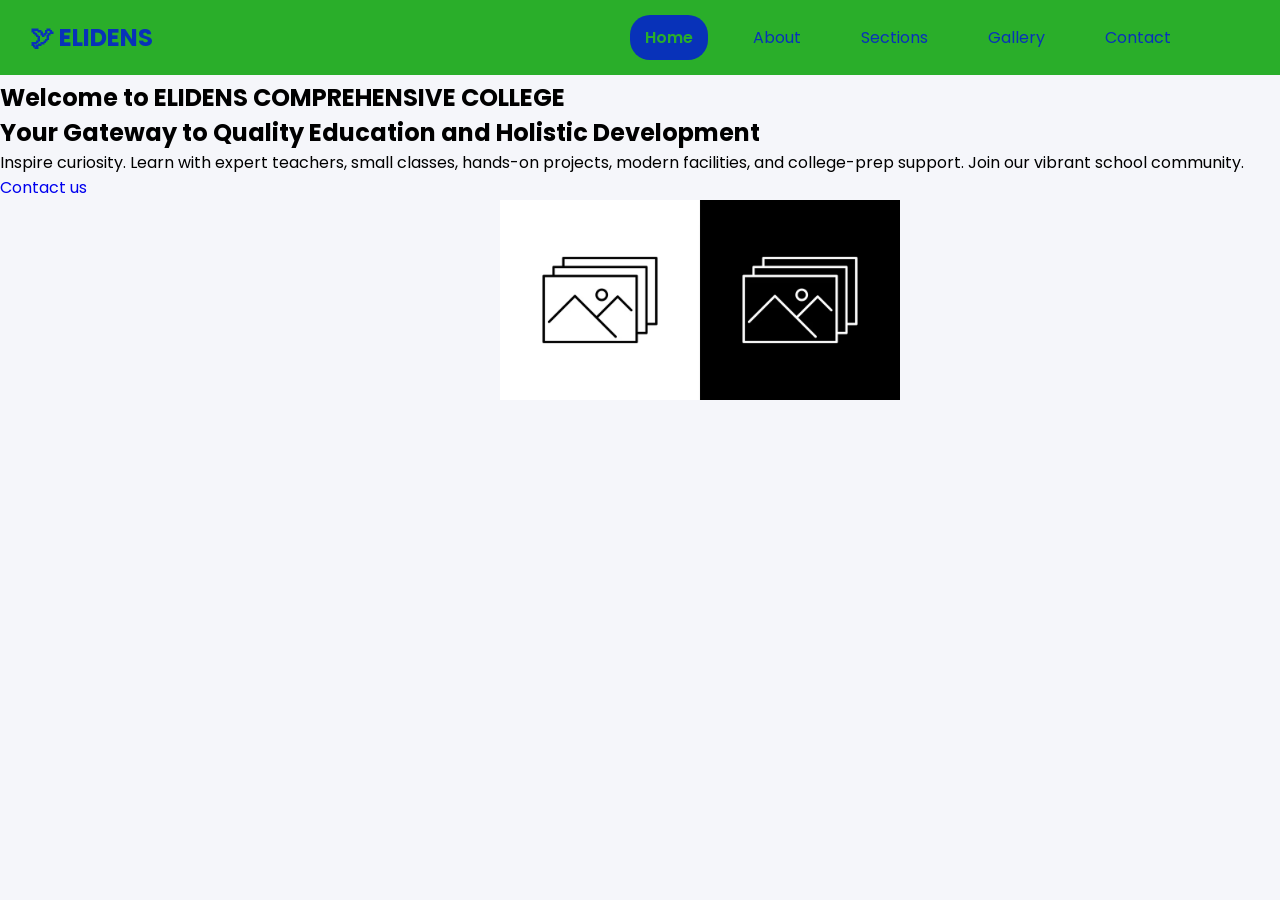
==== index.html @ 2c1f8e42 "initial commit" ====
<!DOCTYPE html>
<html lang="en">
<head>
    <meta charset="UTF-8">
    <meta name="viewport" content="width=device-width, initial-scale=1.0">
    <title>ELIDENS COMPREHENSIVE COLLEGE</title>
    <link rel="stylesheet" href="style1.css">
</head>
<body>
    <header>
        <nav class="navbar content">
            <a href="#" class="nav-logo">
                <h2  class="logo-text">🕊 ELIDENS</h2>
            </a>
            <ul class="nav-menu">
                <li class="nav-item">
                    <a href="index.html" class="home active">Home</a>
                </li>
                <li class="nav-item">
                    <a href="about.html" class="about">About</a>
                </li>
                <li class="nav-item">
                    <a href="Sections.html" class="sections">Sections</a>
                </li>
                <li class="nav-item">
                    <a href="Gallery.html" class="Gallery">Gallery</a>
                </li>
                <li class="nav-item">
                    <a href="Contact.html" class="contact">Contact</a>
                </li>
            </ul>
        </nav>
    </header>
    <main>
    <Section class="brief">
        <div class="brief-content">
            <div>
                <div class="brief-details">
                        <h2 class="title">Welcome to ELIDENS COMPREHENSIVE COLLEGE</h2>
                        <h2 class="title-2">Your Gateway to Quality Education and Holistic Development</h2>
                        <p class="description">Inspire curiosity. Learn with expert teachers, small classes, hands-on projects, modern facilities, and college-prep support. Join our vibrant school community.</p>
                </div>
                <div class="brief-info">
                 <a href="Contact.html" > Contact us</a>
                </div>
            </div>
                <div class="brief-image-logo">
                <img src="Images/gallery.avif" alt="School image" class="brief-image">
            </div>
            
        </div>
    </Section>
    </main>
</body> 
</html>
---- style1.css ----
@import url('https://fonts.googleapis.com/css2?family=Miniver&family=Poppins:ital,wght@0,400;0,500;0,600;1,400;1,600&display=swap');
@import url('https://fonts.googleapis.com/css2?family=Bebas+Neue&family=Montserrat:wght@400;600&display=swap');
*{
    font-family: poppins, sans-serif;
    margin: 0;
    padding: 0;
    box-sizing: border-box;
}
:root{
    --primary-color: #2aae2a;
    --secondary-color: #6c7a92;
    --bg-color: #f5f6fa;
    --text-color: #2f3640;
    --accent-color: #da47ff;

}
ul{
    list-style: none;
}
a{
    text-decoration: none;
}
button{
    cursor: pointer;
    border: none;
    outline: none;
}
img{
    max-width: 100%;
    display: block;
}
header{
    position: fixed;
    top: 0;
    left: 0;
    right: 0;
    width: 100%;
    z-index: 1000;
    background: var(--primary-color);
}
header .navbar{
    display: flex;
    justify-content: space-between;
    align-items: center;
    padding: 15px 30px;
}
footer{
    background-color: var(--primary-color);
    height: 60px;
    width: 100%;


}
.content{
    max-width: 95%;
}
.navbar .nav-logo .logo-text{
    color:  rgb(8, 50, 185);
    font-size: 24px;
    font-weight: 700;
   }
.navbar .nav-menu{
    display: flex;
    gap: 30px;
}
.navbar .nav-menu .nav-link{
 padding: 10px;
 color: rgb(8, 50, 185);
 border-radius: 20px;
}
.navbar .nav-menu .nav-link:hover,
.navbar .nav-menu .nav-item a:hover{
    background-color: rgb(8, 50, 185);
    color: var(--primary-color);
    transition: 0.3s ease;
    transform: translateY(-2px);
    box-shadow: 0 4px 8px rgba(0, 0, 0, 0.2);
}
.navbar .nav-menu .nav-item a.active{
    background-color: rgb(8, 50, 185);
    color: var(--primary-color);
    padding: 10px 15px;
    border-radius: 20px;
    font-weight: 600;
}
.navbar .nav-menu .nav-item a{
    padding: 10px 15px;
    color: rgb(8, 50, 185);
    border-radius: 20px;
    display: inline-block;
    transition: all 0.3s ease;
}
.image-content{
    width: 110%;
    height: 50%;
}
.content-image{
    max-width: 100%;
    max-height: 40%;
    display: flex;
    align-items: center;
    margin-left:0px ;
}
.brief-image{
    display: flex;
    text-align:center ;
    justify-content: center;
    max-width: 400px;
    margin-left: 500Px;
}
header a:focus{
     background: rgb(8, 50, 185); 
    color: var(--primary-color); 
    padding: 10px; border-radius: 20px; }

/* Gallery Styles */
body {
    background-color: var(--bg-color);
    padding-top: 80px;
    display: flex;
    flex-direction: column;
    min-height: 100vh;
}

.gallery-container {
    max-width: 900px;
    margin: 0 auto;
    padding: 20px;
    flex: 1;
}

.gallery-banner {
    width: 100%;
    max-width: 1280px;
    height: 500px;
    margin: 0 auto 20px auto;
    border-radius: 12px;
    overflow: hidden;
    box-shadow: 0 2px 8px rgba(0, 0, 0, 0.1);
}

.banner-image {
    width: 100%;
    height: 100%;
    object-fit: cover;
}

.gallery-title-section {
    background: white;
    padding: 30px 20px;
    border-radius: 12px;
    margin-bottom: 20px;
    box-shadow: 0 2px 8px rgba(0, 0, 0, 0.1);
    text-align: center;
}

.gallery-title-section h1 {
    color: var(--primary-color);
    font-size: 32px;
    margin-bottom: 10px;
}

.gallery-title-section p {
    color: var(--secondary-color);
    font-size: 16px;
}

/* Posts Container */
.gallery-posts {
    display: flex;
    flex-direction: column;
    gap: 20px;
}

.post {
    background: white;
    border-radius: 12px;
    box-shadow: 0 2px 8px rgba(0, 0, 0, 0.1);
    overflow: hidden;
    transition: box-shadow 0.3s ease;
}

.post:hover {
    box-shadow: 0 4px 12px rgba(0, 0, 0, 0.15);
}

/* Post Header */
.post-header {
    display: flex;
    justify-content: space-between;
    align-items: center;
    padding: 15px 20px;
    border-bottom: 1px solid #e4e6eb;
}

.post-author {
    display: flex;
    align-items: center;
    gap: 12px;
}

.author-avatar {
    width: 40px;
    height: 40px;
    border-radius: 50%;
    object-fit: cover;
}

.author-info h3 {
    color: var(--text-color);
    font-size: 14px;
    font-weight: 600;
    margin: 0;
}

.post-time {
    color: var(--secondary-color);
    font-size: 12px;
    display: block;
    margin-top: 2px;
}

.post-menu {
    background: none;
    color: var(--secondary-color);
    cursor: pointer;
    font-size: 18px;
    padding: 5px 10px;
    border-radius: 50%;
    transition: background-color 0.3s ease;
}

.post-menu:hover {
    background-color: #f0f2f5;
}

/* Post Content */
.post-content {
    padding: 15px 20px;
    color: var(--text-color);
    line-height: 1.6;
    font-size: 14px;
}

/* Post Media */
.post-media {
    width: 100%;
}

.media-image {
    width: 100%;
    height: auto;
    max-width: 1280px;
    max-height: 500px;
    object-fit: cover;
}

.media-video {
    width: 100%;
    height: auto;
    max-width: 1280px;
    max-height: 500px;
}

.photo-grid {
    display: grid;
    grid-template-columns: repeat(2, 1fr);
    gap: 4px;
    padding: 4px;
}

.photo-grid img {
    width: 100%;
    height: 200px;
    object-fit: cover;
}

@media (max-width: 600px) {
    .photo-grid {
        grid-template-columns: repeat(2, 1fr);
    }
    
    .photo-grid img {
        height: 150px;
    }
}

/* Post Stats */
.post-stats {
    display: flex;
    justify-content: space-between;
    padding: 10px 20px;
    border-top: 1px solid #e4e6eb;
    border-bottom: 1px solid #e4e6eb;
    font-size: 13px;
    color: var(--secondary-color);
}

.post-stats span {
    display: flex;
    align-items: center;
    gap: 8px;
}

/* Post Actions */
.post-actions {
    display: flex;
    justify-content: space-around;
    padding: 10px 0;
}

.action-btn {
    flex: 1;
    padding: 10px 15px;
    background: none;
    color: var(--secondary-color);
    font-size: 14px;
    font-weight: 500;
    border: none;
    cursor: pointer;
    border-radius: 8px;
    transition: all 0.3s ease;
    display: flex;
    align-items: center;
    justify-content: center;
    gap: 8px;
}

.action-btn:hover {
    background-color: #f0f2f5;
}

.action-btn.like-btn.liked {
    color: var(--primary-color);
}

.action-btn i {
    font-size: 16px;
}

/* Comments Section */
.comments-section {
    padding: 15px 20px;
    background-color: #f8f9fa;
    border-top: 1px solid #e4e6eb;
}

.comments-section.hidden {
    display: none;
}

.comment {
    display: flex;
    gap: 12px;
    margin-bottom: 15px;
}

.comment-avatar {
    width: 32px;
    height: 32px;
    border-radius: 50%;
    object-fit: cover;
    flex-shrink: 0;
}

.comment-content {
    flex: 1;
    background-color: white;
    padding: 10px 12px;
    border-radius: 18px;
}

.comment-content h4 {
    color: var(--text-color);
    font-size: 13px;
    font-weight: 600;
    margin: 0 0 4px 0;
}

.comment-content p {
    color: var(--text-color);
    font-size: 13px;
    margin: 0;
    line-height: 1.4;
}

.comment-time {
    color: var(--secondary-color);
    font-size: 11px;
    margin-top: 4px;
    display: block;
}

/* Comment Input Box */
.comment-input-box {
    display: flex;
    gap: 10px;
    margin-top: 15px;
    align-items: flex-end;
}

.comment-input-box input {
    flex: 1;
    padding: 10px 15px;
    border: 1px solid #e4e6eb;
    border-radius: 20px;
    font-size: 13px;
    font-family: poppins, sans-serif;
    outline: none;
    transition: border-color 0.3s ease;
}

.comment-input-box input:focus {
    border-color: var(--primary-color);
}

.comment-input-box button {
    background-color: var(--primary-color);
    color: white;
    width: 36px;
    height: 36px;
    border-radius: 50%;
    display: flex;
    align-items: center;
    justify-content: center;
    cursor: pointer;
    transition: background-color 0.3s ease;
    border: none;
}

.comment-input-box button:hover {
    background-color: #238f23;
}

/* Comment Actions */
.comment {
    display: flex;
    gap: 12px;
    margin-bottom: 15px;
    position: relative;
}

.comment-actions {
    display: flex;
    gap: 5px;
    opacity: 0;
    transition: opacity 0.3s ease;
    flex-shrink: 0;
}

.comment:hover .comment-actions {
    opacity: 1;
}

.comment-action-btn {
    background-color: #f0f2f5;
    color: var(--secondary-color);
    border: none;
    padding: 5px 8px;
    border-radius: 4px;
    cursor: pointer;
    font-size: 12px;
    transition: all 0.3s ease;
}

.comment-action-btn:hover {
    background-color: #e4e6eb;
    color: #d32f2f;
}

.comment-action-btn.flag-btn:hover {
    color: #ff9800;
}

.flagged-comment {
    background-color: #fff3cd !important;
    border-left: 3px solid #ffc107;
    padding: 10px 12px;
}

/* Responsive Design */
@media (max-width: 768px) {
    .gallery-container {
        padding: 10px;
    }
    
    .gallery-title-section h1 {
        font-size: 24px;
    }
    
    .post-stats {
        flex-wrap: wrap;
    }
    
    .post-actions {
        flex-wrap: wrap;
    }
    
    .comment-actions {
        opacity: 1;
    }
}

/* Admin Dashboard Styles */
.admin-container {
    max-width: 1200px;
    margin: 0 auto;
    padding: 20px;
    margin-top: 70px;
}

.admin-container h1 {
    color: var(--primary-color);
    margin-bottom: 30px;
    text-align: center;
}

.admin-section {
    background: white;
    padding: 25px;
    margin-bottom: 25px;
    border-radius: 12px;
    box-shadow: 0 2px 8px rgba(0, 0, 0, 0.1);
}

.admin-section h2 {
    color: var(--text-color);
    margin-bottom: 20px;
    font-size: 20px;
}

.tabs {
    display: flex;
    gap: 10px;
    margin-bottom: 20px;
}

.tab-btn {
    padding: 10px 20px;
    background-color: #f0f2f5;
    border: 2px solid transparent;
    border-radius: 25px;
    cursor: pointer;
    font-weight: 500;
    transition: all 0.3s ease;
    color: var(--secondary-color);
}

.tab-btn:hover {
    background-color: #e4e6eb;
}

.tab-btn.active {
    background-color: var(--primary-color);
    color: white;
    border-color: var(--primary-color);
}

.comments-admin-list,
.flagged-list {
    display: flex;
    flex-direction: column;
    gap: 15px;
}

.comment-admin {
    background-color: #f8f9fa;
    padding: 15px;
    border-radius: 8px;
    border-left: 4px solid var(--primary-color);
    transition: all 0.3s ease;
}

.comment-admin:hover {
    box-shadow: 0 2px 8px rgba(0, 0, 0, 0.1);
}

.comment-admin.flagged {
    background-color: #fff3cd;
    border-left-color: #ffc107;
}

.comment-admin-header {
    display: flex;
    justify-content: space-between;
    align-items: center;
    margin-bottom: 10px;
}

.comment-admin h4 {
    color: var(--text-color);
    margin: 0;
}

.post-label {
    background-color: var(--primary-color);
    color: white;
    padding: 4px 12px;
    border-radius: 20px;
    font-size: 12px;
    font-weight: 600;
}

.flag-badge {
    background-color: #ffc107;
    color: white;
    padding: 4px 12px;
    border-radius: 20px;
    font-size: 12px;
    font-weight: 600;
}

.comment-text {
    color: var(--text-color);
    margin: 10px 0;
    line-height: 1.5;
}

.comment-admin-actions {
    display: flex;
    gap: 10px;
}

.btn {
    padding: 8px 16px;
    border: none;
    border-radius: 6px;
    cursor: pointer;
    font-size: 13px;
    font-weight: 500;
    transition: all 0.3s ease;
    display: inline-flex;
    align-items: center;
    gap: 6px;
}

.btn-delete {
    background-color: #ff5252;
    color: white;
}

.btn-delete:hover {
    background-color: #d32f2f;
}

.btn-flag {
    background-color: #ff9800;
    color: white;
}

.btn-flag:hover {
    background-color: #f57c00;
}

.btn-unflag {
    background-color: #4caf50;
    color: white;
}

.btn-unflag:hover {
    background-color: #45a049;
}

.btn-reset {
    background-color: var(--primary-color);
    color: white;
}

.btn-reset:hover {
    background-color: #238f23;
}

.likes-stats {
    display: grid;
    grid-template-columns: repeat(auto-fit, minmax(250px, 1fr));
    gap: 20px;
}

.stat-card {
    background: linear-gradient(135deg, var(--primary-color), #238f23);
    color: white;
    padding: 20px;
    border-radius: 10px;
    box-shadow: 0 4px 12px rgba(42, 174, 42, 0.3);
}

.stat-card h3 {
    margin: 0 0 15px 0;
    font-size: 16px;
}

.stat-content {
    text-align: center;
    margin-bottom: 15px;
}

.stat-number {
    font-size: 36px;
    font-weight: 700;
}

.stat-card p {
    margin: 5px 0;
    font-size: 13px;
    opacity: 0.9;
}

.no-data {
    text-align: center;
    color: var(--secondary-color);
    padding: 30px;
    font-size: 16px;
}

/* Create Post Form Styles */
.create-post-form {
    display: flex;
    flex-direction: column;
    gap: 20px;
}

.form-group {
    display: flex;
    flex-direction: column;
    gap: 8px;
}

.form-group label {
    color: var(--text-color);
    font-weight: 600;
    font-size: 14px;
}

.form-group input,
.form-group textarea,
.form-group select {
    padding: 12px 15px;
    border: 2px solid #e4e6eb;
    border-radius: 8px;
    font-family: poppins, sans-serif;
    font-size: 14px;
    transition: border-color 0.3s ease;
    background-color: white;
    color: var(--text-color);
}

.form-group input[type="file"] {
    padding: 10px;
    cursor: pointer;
}

.form-group input[type="file"]::file-selector-button {
    background-color: var(--primary-color);
    color: white;
    padding: 8px 16px;
    border: none;
    border-radius: 6px;
    cursor: pointer;
    font-weight: 600;
    transition: background-color 0.3s ease;
}

.form-group input[type="file"]::file-selector-button:hover {
    background-color: #238f23;
}

.form-group input:focus,
.form-group textarea:focus,
.form-group select:focus {
    outline: none;
    border-color: var(--primary-color);
    box-shadow: 0 0 0 3px rgba(42, 174, 42, 0.1);
}

.form-group textarea {
    resize: vertical;
    font-family: poppins, sans-serif;
}

.form-group.hidden {
    display: none;
}

.btn-create {
    background-color: var(--primary-color);
    color: white;
    padding: 12px 30px;
    border: none;
    border-radius: 8px;
    cursor: pointer;
    font-weight: 600;
    font-size: 14px;
    transition: all 0.3s ease;
    display: inline-flex;
    align-items: center;
    justify-content: center;
    gap: 8px;
    width: 100%;
}

.btn-create:hover {
    background-color: #238f23;
    transform: translateY(-2px);
    box-shadow: 0 4px 12px rgba(42, 174, 42, 0.3);
}

/* Posts List */
#gallery-posts-list {
    display: flex;
    flex-direction: column;
    gap: 15px;
}

.post-admin {
    background-color: #f8f9fa;
    padding: 20px;
    border-radius: 10px;
    border-left: 5px solid var(--primary-color);
    transition: all 0.3s ease;
}

.post-admin:hover {
    box-shadow: 0 4px 12px rgba(0, 0, 0, 0.1);
    transform: translateX(4px);
}

.post-admin-header {
    display: flex;
    justify-content: space-between;
    align-items: center;
    margin-bottom: 10px;
}

.post-admin h3 {
    color: var(--text-color);
    margin: 0;
    font-size: 18px;
}

.date-badge {
    background-color: var(--primary-color);
    color: white;
    padding: 4px 12px;
    border-radius: 20px;
    font-size: 12px;
    font-weight: 600;
}

.post-author {
    color: var(--secondary-color);
    font-size: 13px;
    margin: 5px 0;
}

.post-description {
    color: var(--text-color);
    line-height: 1.6;
    margin: 10px 0;
}

.media-info {
    background-color: #e8f5e9;
    color: #2aae2a;
    padding: 8px 12px;
    border-radius: 6px;
    font-size: 12px;
    margin: 10px 0;
}

.post-stats-admin {
    display: flex;
    gap: 20px;
    padding: 10px 0;
    margin: 10px 0;
    border-top: 1px solid #e4e6eb;
    border-bottom: 1px solid #e4e6eb;
    font-size: 13px;
    color: var(--secondary-color);
}

.post-admin-actions {
    display: flex;
    gap: 10px;
    margin-top: 15px;
}

.btn-edit {
    background-color: #2196f3;
    color: white;
}

.btn-edit:hover {
    background-color: #1976d2;
}

.comment-admin h4 {
    color: var(--text-color);
    margin: 0;
    font-size: 14px;
}

/* Page Container Styles */
.page-container {
    max-width: 900px;
    margin: 0 auto;
    padding: 20px;
    flex: 1;
}

.page-banner {
    width: 100%;
    max-width: 1200px;
    height: 400px;
    margin: 0 auto 20px auto;
    border-radius: 12px;
    overflow: hidden;
    box-shadow: 0 2px 8px rgba(0, 0, 0, 0.1);
}

.page-title-section {
    background: white;
    padding: 30px 20px;
    border-radius: 12px;
    margin-bottom: 30px;
    box-shadow: 0 2px 8px rgba(0, 0, 0, 0.1);
    text-align: center;
}

.page-title-section h1 {
    color: var(--primary-color);
    font-size: 32px;
    margin-bottom: 10px;
}

.page-title-section p {
    color: var(--secondary-color);
    font-size: 16px;
}

.page-content {
    background: white;
    padding: 30px;
    border-radius: 12px;
    box-shadow: 0 2px 8px rgba(0, 0, 0, 0.1);
}

/* About Page Styles */
.about-logo-section {
    text-align: center;
    margin-bottom: 30px;
}

.school-logo {
    max-width: 200px;
    height: auto;
    border-radius: 10px;
    box-shadow: 0 2px 8px rgba(0, 0, 0, 0.1);
}

.about-text-section {
    line-height: 1.8;
}

.about-text-section h2 {
    color: var(--primary-color);
    font-size: 24px;
    margin-top: 25px;
    margin-bottom: 15px;
}

.about-text-section p {
    color: var(--text-color);
    font-size: 15px;
    margin-bottom: 20px;
    text-align: justify;
}

.values-list {
    list-style: none;
    padding: 0;
    margin: 20px 0;
}

.values-list li {
    color: var(--text-color);
    font-size: 15px;
    padding: 12px 0;
    padding-left: 30px;
    position: relative;
    border-bottom: 1px solid #e4e6eb;
}

.values-list li:last-child {
    border-bottom: none;
}

.values-list li:before {
    content: "✓";
    position: absolute;
    left: 0;
    color: var(--primary-color);
    font-weight: bold;
    font-size: 18px;
}

/* Sections Page Styles */
.sections-grid {
    display: grid;
    grid-template-columns: repeat(auto-fit, minmax(280px, 1fr));
    gap: 25px;
    margin-bottom: 40px;
}

.section-card {
    background: linear-gradient(135deg, #f8f9fa 0%, #ffffff 100%);
    border: 2px solid #e4e6eb;
    padding: 25px;
    border-radius: 12px;
    transition: all 0.3s ease;
    text-align: center;
}

.section-card:hover {
    transform: translateY(-5px);
    box-shadow: 0 8px 20px rgba(42, 174, 42, 0.15);
    border-color: var(--primary-color);
}

.section-icon {
    font-size: 48px;
    color: var(--primary-color);
    margin-bottom: 15px;
}

.section-card h3 {
    color: var(--text-color);
    font-size: 20px;
    margin-bottom: 10px;
}

.section-card p {
    color: var(--secondary-color);
    font-size: 14px;
    margin-bottom: 15px;
    line-height: 1.6;
}

.section-features {
    list-style: none;
    padding: 0;
    text-align: left;
    background: white;
    padding: 15px;
    border-radius: 8px;
    margin-top: 15px;
}

.section-features li {
    color: var(--text-color);
    font-size: 13px;
    padding: 8px 0;
    padding-left: 25px;
    position: relative;
}

.section-features li:before {
    content: "→";
    position: absolute;
    left: 5px;
    color: var(--primary-color);
    font-weight: bold;
}

.sections-info {
    background: linear-gradient(135deg, var(--primary-color), #238f23);
    color: white;
    padding: 30px;
    border-radius: 12px;
    margin-top: 30px;
}

.sections-info h2 {
    color: white;
    font-size: 24px;
    margin-bottom: 15px;
}

.sections-info p {
    color: rgba(255, 255, 255, 0.95);
    font-size: 15px;
    margin-bottom: 15px;
    line-height: 1.8;
    text-align: justify;
}

@media (max-width: 768px) {
    .page-container {
        padding: 10px;
    }

    .page-title-section h1 {
        font-size: 24px;
    }

    .about-text-section h2 {
        font-size: 20px;
    }

    .sections-grid {
        grid-template-columns: 1fr;
        gap: 20px;
    }

    .page-banner {
        height: 250px;
    }
}
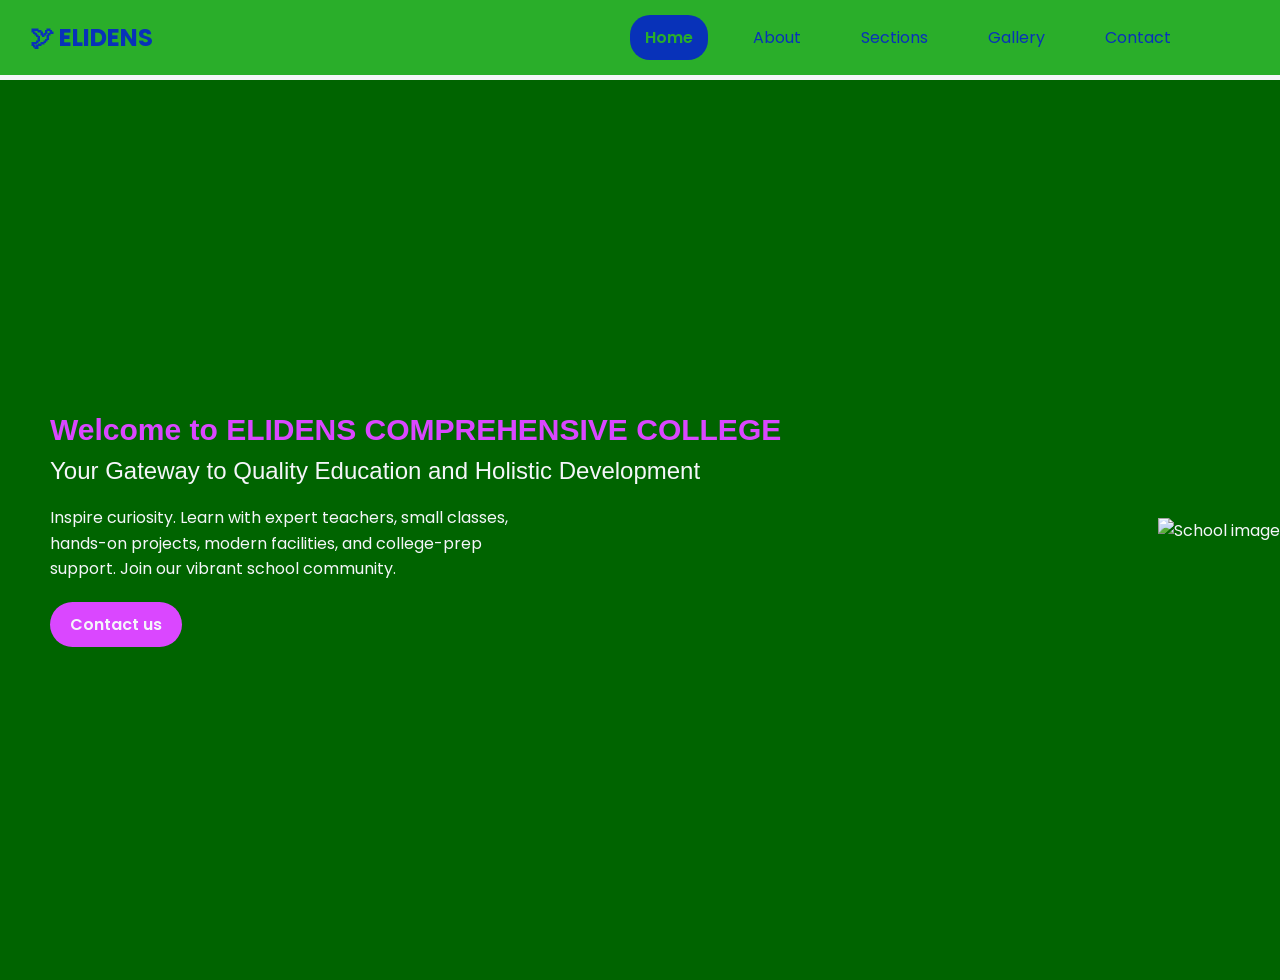
==== commit 5de696e1: "full pro reorganisation" ====
--- a/index.html
+++ b/index.html
@@ -4,7 +4,7 @@
     <meta charset="UTF-8">
     <meta name="viewport" content="width=device-width, initial-scale=1.0">
     <title>ELIDENS COMPREHENSIVE COLLEGE</title>
-    <link rel="stylesheet" href="style1.css">
+    <link rel="stylesheet" href="css/styles.css">
 </head>
 <body>
     <header>
@@ -32,7 +32,7 @@
         </nav>
     </header>
     <main>
-    <Section class="brief">
+    <section class="brief">
         <div class="brief-content">
             <div>
                 <div class="brief-details">
@@ -41,15 +41,15 @@
                         <p class="description">Inspire curiosity. Learn with expert teachers, small classes, hands-on projects, modern facilities, and college-prep support. Join our vibrant school community.</p>
                 </div>
                 <div class="brief-info">
-                 <a href="Contact.html" > Contact us</a>
+                 <a href="Contact.html">Contact us</a>
                 </div>
             </div>
                 <div class="brief-image-logo">
-                <img src="Images/gallery.avif" alt="School image" class="brief-image">
+                <img src="images/gallery.avif" alt="School image" class="brief-image">
             </div>
             
         </div>
-    </Section>
+    </section>
     </main>
 </body> 
 </html>
--- a/css/styles.css
+++ b/css/styles.css
@@ -0,0 +1,1170 @@
+@import url('https://fonts.googleapis.com/css2?family=Miniver&family=Poppins:ital,wght@0,400;0,500;0,600;1,400;1,600&display=swap');
+@import url('https://fonts.googleapis.com/css2?family=Bebas+Neue&family=Montserrat:wght@400;600&display=swap');
+*{
+    font-family: poppins, sans-serif;
+    margin: 0;
+    padding: 0;
+    box-sizing: border-box;
+}
+:root{
+    --primary-color: #2aae2a;
+    --secondary-color: #6c7a92;
+    --bg-color: #f5f6fa;
+    --text-color: #2f3640;
+    --accent-color: #da47ff;
+
+}
+ul{
+    list-style: none;
+}
+a{
+    text-decoration: none;
+}
+button{
+    cursor: pointer;
+    border: none;
+    outline: none;
+}
+img{
+    max-width: 100%;
+    display: block;
+}
+header{
+    position: fixed;
+    top: 0;
+    left: 0;
+    right: 0;
+    width: 100%;
+    z-index: 1000;
+    background: var(--primary-color);
+}
+header .navbar{
+    display: flex;
+    justify-content: space-between;
+    align-items: center;
+    padding: 15px 30px;
+}
+footer{
+    background-color: var(--primary-color);
+    height: 60px;
+    width: 100%;
+
+
+}
+.content{
+    max-width: 95%;
+}
+.navbar .nav-logo .logo-text{
+    color:  rgb(8, 50, 185);
+    font-size: 24px;
+    font-weight: 700;
+   }
+.navbar .nav-menu{
+    display: flex;
+    gap: 30px;
+}
+.navbar .nav-menu .nav-link{
+ padding: 10px;
+ color: rgb(8, 50, 185);
+ border-radius: 20px;
+}
+.navbar .nav-menu .nav-link:hover,
+.navbar .nav-menu .nav-item a:hover{
+    background-color: rgb(8, 50, 185);
+    color: var(--primary-color);
+    transition: 0.3s ease;
+    transform: translateY(-2px);
+    box-shadow: 0 4px 8px rgba(0, 0, 0, 0.2);
+}
+.navbar .nav-menu .nav-item a.active{
+    background-color: rgb(8, 50, 185);
+    color: var(--primary-color);
+    padding: 10px 15px;
+    border-radius: 20px;
+    font-weight: 600;
+}
+.navbar .nav-menu .nav-item a{
+    padding: 10px 15px;
+    color: rgb(8, 50, 185);
+    border-radius: 20px;
+    display: inline-block;
+    transition: all 0.3s ease;
+}
+
+/* ===== HOME PAGE HERO SECTION ===== */
+.brief {
+    min-height: 100vh;
+    background-color: #006400;
+    padding: 0 0 0 50px;
+}
+.brief .brief-content {
+    display: flex;
+    align-items: center;
+    color: var(--bg-color);
+    justify-content: space-between;
+    min-height: 100vh;
+}
+.brief .brief-details .title {
+    color: var(--accent-color);
+    font-family: 'Bebas Neue', 'Montserrat', sans-serif;
+    font-size: 30px;
+}
+.brief .brief-details .title-2 {
+    font-size: 24px;
+    margin-top: 10px;
+    margin-bottom: 20px;
+    font-weight: 500;
+}
+.brief .brief-details .description {
+    font-size: 16px;
+    line-height: 1.6;
+    color: var(--bg-color);
+    max-width: 500px;
+}
+.brief .brief-image-logo {
+    text-align: center;
+    max-width: 500px;
+}
+.brief .brief-image-logo .brief-image {
+    max-width: 400px;
+    margin: 0 auto;
+}
+.brief .brief-info a {
+    display: inline-block;
+    margin-top: 20px;
+    padding: 10px 20px;
+    background-color: var(--accent-color);
+    color: var(--bg-color);
+    border-radius: 30px;
+    font-weight: 600;
+    transition: 0.3s ease;
+}
+.brief .brief-info a:hover {
+    background-color: var(--bg-color);
+    color: var(--accent-color);
+    border: 2px solid var(--accent-color);
+}
+
+.image-content{
+    width: 110%;
+    height: 50%;
+}
+.content-image{
+    max-width: 100%;
+    max-height: 40%;
+    display: flex;
+    align-items: center;
+    margin-left:0px ;
+}
+/* Standalone brief-image (e.g. Contact page logo) */
+.content .brief-image {
+    max-width: 200px;
+    margin: 20px auto;
+}
+header a:focus{
+     background: rgb(8, 50, 185); 
+    color: var(--primary-color); 
+    padding: 10px; border-radius: 20px; }
+
+/* Gallery Styles */
+body {
+    background-color: var(--bg-color);
+    padding-top: 80px;
+    display: flex;
+    flex-direction: column;
+    min-height: 100vh;
+}
+
+.gallery-container {
+    max-width: 900px;
+    margin: 0 auto;
+    padding: 20px;
+    flex: 1;
+}
+
+.gallery-banner {
+    width: 100%;
+    max-width: 1280px;
+    height: 500px;
+    margin: 0 auto 20px auto;
+    border-radius: 12px;
+    overflow: hidden;
+    box-shadow: 0 2px 8px rgba(0, 0, 0, 0.1);
+}
+
+.banner-image {
+    width: 100%;
+    height: 100%;
+    object-fit: cover;
+}
+
+.gallery-title-section {
+    background: white;
+    padding: 30px 20px;
+    border-radius: 12px;
+    margin-bottom: 20px;
+    box-shadow: 0 2px 8px rgba(0, 0, 0, 0.1);
+    text-align: center;
+}
+
+.gallery-title-section h1 {
+    color: var(--primary-color);
+    font-size: 32px;
+    margin-bottom: 10px;
+}
+
+.gallery-title-section p {
+    color: var(--secondary-color);
+    font-size: 16px;
+}
+
+/* Posts Container */
+.gallery-posts {
+    display: flex;
+    flex-direction: column;
+    gap: 20px;
+}
+
+.post {
+    background: white;
+    border-radius: 12px;
+    box-shadow: 0 2px 8px rgba(0, 0, 0, 0.1);
+    overflow: hidden;
+    transition: box-shadow 0.3s ease;
+}
+
+.post:hover {
+    box-shadow: 0 4px 12px rgba(0, 0, 0, 0.15);
+}
+
+/* Post Header */
+.post-header {
+    display: flex;
+    justify-content: space-between;
+    align-items: center;
+    padding: 15px 20px;
+    border-bottom: 1px solid #e4e6eb;
+}
+
+.post-author {
+    display: flex;
+    align-items: center;
+    gap: 12px;
+}
+
+.author-avatar {
+    width: 40px;
+    height: 40px;
+    border-radius: 50%;
+    object-fit: cover;
+}
+
+.author-info h3 {
+    color: var(--text-color);
+    font-size: 14px;
+    font-weight: 600;
+    margin: 0;
+}
+
+.post-time {
+    color: var(--secondary-color);
+    font-size: 12px;
+    display: block;
+    margin-top: 2px;
+}
+
+.post-menu {
+    background: none;
+    color: var(--secondary-color);
+    cursor: pointer;
+    font-size: 18px;
+    padding: 5px 10px;
+    border-radius: 50%;
+    transition: background-color 0.3s ease;
+}
+
+.post-menu:hover {
+    background-color: #f0f2f5;
+}
+
+/* Post Content */
+.post-content {
+    padding: 15px 20px;
+    color: var(--text-color);
+    line-height: 1.6;
+    font-size: 14px;
+}
+
+/* Post Media */
+.post-media {
+    width: 100%;
+}
+
+.media-image {
+    width: 100%;
+    height: auto;
+    max-width: 1280px;
+    max-height: 500px;
+    object-fit: cover;
+}
+
+.media-video {
+    width: 100%;
+    height: auto;
+    max-width: 1280px;
+    max-height: 500px;
+}
+
+.photo-grid {
+    display: grid;
+    grid-template-columns: repeat(2, 1fr);
+    gap: 4px;
+    padding: 4px;
+}
+
+.photo-grid img {
+    width: 100%;
+    height: 200px;
+    object-fit: cover;
+}
+
+@media (max-width: 600px) {
+    .photo-grid {
+        grid-template-columns: repeat(2, 1fr);
+    }
+    
+    .photo-grid img {
+        height: 150px;
+    }
+}
+
+/* Post Stats */
+.post-stats {
+    display: flex;
+    justify-content: space-between;
+    padding: 10px 20px;
+    border-top: 1px solid #e4e6eb;
+    border-bottom: 1px solid #e4e6eb;
+    font-size: 13px;
+    color: var(--secondary-color);
+}
+
+.post-stats span {
+    display: flex;
+    align-items: center;
+    gap: 8px;
+}
+
+/* Post Actions */
+.post-actions {
+    display: flex;
+    justify-content: space-around;
+    padding: 10px 0;
+}
+
+.action-btn {
+    flex: 1;
+    padding: 10px 15px;
+    background: none;
+    color: var(--secondary-color);
+    font-size: 14px;
+    font-weight: 500;
+    border: none;
+    cursor: pointer;
+    border-radius: 8px;
+    transition: all 0.3s ease;
+    display: flex;
+    align-items: center;
+    justify-content: center;
+    gap: 8px;
+}
+
+.action-btn:hover {
+    background-color: #f0f2f5;
+}
+
+.action-btn.like-btn.liked {
+    color: var(--primary-color);
+}
+
+.action-btn i {
+    font-size: 16px;
+}
+
+/* Comments Section */
+.comments-section {
+    padding: 15px 20px;
+    background-color: #f8f9fa;
+    border-top: 1px solid #e4e6eb;
+}
+
+.comments-section.hidden {
+    display: none;
+}
+
+.comment {
+    display: flex;
+    gap: 12px;
+    margin-bottom: 15px;
+}
+
+.comment-avatar {
+    width: 32px;
+    height: 32px;
+    border-radius: 50%;
+    object-fit: cover;
+    flex-shrink: 0;
+}
+
+.comment-content {
+    flex: 1;
+    background-color: white;
+    padding: 10px 12px;
+    border-radius: 18px;
+}
+
+.comment-content h4 {
+    color: var(--text-color);
+    font-size: 13px;
+    font-weight: 600;
+    margin: 0 0 4px 0;
+}
+
+.comment-content p {
+    color: var(--text-color);
+    font-size: 13px;
+    margin: 0;
+    line-height: 1.4;
+}
+
+.comment-time {
+    color: var(--secondary-color);
+    font-size: 11px;
+    margin-top: 4px;
+    display: block;
+}
+
+/* Comment Input Box */
+.comment-input-box {
+    display: flex;
+    gap: 10px;
+    margin-top: 15px;
+    align-items: flex-end;
+}
+
+.comment-input-box input {
+    flex: 1;
+    padding: 10px 15px;
+    border: 1px solid #e4e6eb;
+    border-radius: 20px;
+    font-size: 13px;
+    font-family: poppins, sans-serif;
+    outline: none;
+    transition: border-color 0.3s ease;
+}
+
+.comment-input-box input:focus {
+    border-color: var(--primary-color);
+}
+
+.comment-input-box button {
+    background-color: var(--primary-color);
+    color: white;
+    width: 36px;
+    height: 36px;
+    border-radius: 50%;
+    display: flex;
+    align-items: center;
+    justify-content: center;
+    cursor: pointer;
+    transition: background-color 0.3s ease;
+    border: none;
+}
+
+.comment-input-box button:hover {
+    background-color: #238f23;
+}
+
+/* Comment Actions */
+.comment {
+    display: flex;
+    gap: 12px;
+    margin-bottom: 15px;
+    position: relative;
+}
+
+.comment-actions {
+    display: flex;
+    gap: 5px;
+    opacity: 0;
+    transition: opacity 0.3s ease;
+    flex-shrink: 0;
+}
+
+.comment:hover .comment-actions {
+    opacity: 1;
+}
+
+.comment-action-btn {
+    background-color: #f0f2f5;
+    color: var(--secondary-color);
+    border: none;
+    padding: 5px 8px;
+    border-radius: 4px;
+    cursor: pointer;
+    font-size: 12px;
+    transition: all 0.3s ease;
+}
+
+.comment-action-btn:hover {
+    background-color: #e4e6eb;
+    color: #d32f2f;
+}
+
+.comment-action-btn.flag-btn:hover {
+    color: #ff9800;
+}
+
+.flagged-comment {
+    background-color: #fff3cd !important;
+    border-left: 3px solid #ffc107;
+    padding: 10px 12px;
+}
+
+/* Responsive Design */
+@media (max-width: 768px) {
+    .gallery-container {
+        padding: 10px;
+    }
+    
+    .gallery-title-section h1 {
+        font-size: 24px;
+    }
+    
+    .post-stats {
+        flex-wrap: wrap;
+    }
+    
+    .post-actions {
+        flex-wrap: wrap;
+    }
+    
+    .comment-actions {
+        opacity: 1;
+    }
+}
+
+/* Admin Dashboard Styles */
+.admin-container {
+    max-width: 1200px;
+    margin: 0 auto;
+    padding: 20px;
+    margin-top: 70px;
+}
+
+.admin-container h1 {
+    color: var(--primary-color);
+    margin-bottom: 30px;
+    text-align: center;
+}
+
+.admin-section {
+    background: white;
+    padding: 25px;
+    margin-bottom: 25px;
+    border-radius: 12px;
+    box-shadow: 0 2px 8px rgba(0, 0, 0, 0.1);
+}
+
+.admin-section h2 {
+    color: var(--text-color);
+    margin-bottom: 20px;
+    font-size: 20px;
+}
+
+.tabs {
+    display: flex;
+    gap: 10px;
+    margin-bottom: 20px;
+}
+
+.tab-btn {
+    padding: 10px 20px;
+    background-color: #f0f2f5;
+    border: 2px solid transparent;
+    border-radius: 25px;
+    cursor: pointer;
+    font-weight: 500;
+    transition: all 0.3s ease;
+    color: var(--secondary-color);
+}
+
+.tab-btn:hover {
+    background-color: #e4e6eb;
+}
+
+.tab-btn.active {
+    background-color: var(--primary-color);
+    color: white;
+    border-color: var(--primary-color);
+}
+
+.comments-admin-list,
+.flagged-list {
+    display: flex;
+    flex-direction: column;
+    gap: 15px;
+}
+
+.comment-admin {
+    background-color: #f8f9fa;
+    padding: 15px;
+    border-radius: 8px;
+    border-left: 4px solid var(--primary-color);
+    transition: all 0.3s ease;
+}
+
+.comment-admin:hover {
+    box-shadow: 0 2px 8px rgba(0, 0, 0, 0.1);
+}
+
+.comment-admin.flagged {
+    background-color: #fff3cd;
+    border-left-color: #ffc107;
+}
+
+.comment-admin-header {
+    display: flex;
+    justify-content: space-between;
+    align-items: center;
+    margin-bottom: 10px;
+}
+
+.comment-admin h4 {
+    color: var(--text-color);
+    margin: 0;
+}
+
+.post-label {
+    background-color: var(--primary-color);
+    color: white;
+    padding: 4px 12px;
+    border-radius: 20px;
+    font-size: 12px;
+    font-weight: 600;
+}
+
+.flag-badge {
+    background-color: #ffc107;
+    color: white;
+    padding: 4px 12px;
+    border-radius: 20px;
+    font-size: 12px;
+    font-weight: 600;
+}
+
+.comment-text {
+    color: var(--text-color);
+    margin: 10px 0;
+    line-height: 1.5;
+}
+
+.comment-admin-actions {
+    display: flex;
+    gap: 10px;
+}
+
+.btn {
+    padding: 8px 16px;
+    border: none;
+    border-radius: 6px;
+    cursor: pointer;
+    font-size: 13px;
+    font-weight: 500;
+    transition: all 0.3s ease;
+    display: inline-flex;
+    align-items: center;
+    gap: 6px;
+}
+
+.btn-delete {
+    background-color: #ff5252;
+    color: white;
+}
+
+.btn-delete:hover {
+    background-color: #d32f2f;
+}
+
+.btn-flag {
+    background-color: #ff9800;
+    color: white;
+}
+
+.btn-flag:hover {
+    background-color: #f57c00;
+}
+
+.btn-unflag {
+    background-color: #4caf50;
+    color: white;
+}
+
+.btn-unflag:hover {
+    background-color: #45a049;
+}
+
+.btn-reset {
+    background-color: var(--primary-color);
+    color: white;
+}
+
+.btn-reset:hover {
+    background-color: #238f23;
+}
+
+.likes-stats {
+    display: grid;
+    grid-template-columns: repeat(auto-fit, minmax(250px, 1fr));
+    gap: 20px;
+}
+
+.stat-card {
+    background: linear-gradient(135deg, var(--primary-color), #238f23);
+    color: white;
+    padding: 20px;
+    border-radius: 10px;
+    box-shadow: 0 4px 12px rgba(42, 174, 42, 0.3);
+}
+
+.stat-card h3 {
+    margin: 0 0 15px 0;
+    font-size: 16px;
+}
+
+.stat-content {
+    text-align: center;
+    margin-bottom: 15px;
+}
+
+.stat-number {
+    font-size: 36px;
+    font-weight: 700;
+}
+
+.stat-card p {
+    margin: 5px 0;
+    font-size: 13px;
+    opacity: 0.9;
+}
+
+.no-data {
+    text-align: center;
+    color: var(--secondary-color);
+    padding: 30px;
+    font-size: 16px;
+}
+
+/* Create Post Form Styles */
+.create-post-form {
+    display: flex;
+    flex-direction: column;
+    gap: 20px;
+}
+
+.form-group {
+    display: flex;
+    flex-direction: column;
+    gap: 8px;
+}
+
+.form-group label {
+    color: var(--text-color);
+    font-weight: 600;
+    font-size: 14px;
+}
+
+.form-group input,
+.form-group textarea,
+.form-group select {
+    padding: 12px 15px;
+    border: 2px solid #e4e6eb;
+    border-radius: 8px;
+    font-family: poppins, sans-serif;
+    font-size: 14px;
+    transition: border-color 0.3s ease;
+    background-color: white;
+    color: var(--text-color);
+}
+
+.form-group input[type="file"] {
+    padding: 10px;
+    cursor: pointer;
+}
+
+.form-group input[type="file"]::file-selector-button {
+    background-color: var(--primary-color);
+    color: white;
+    padding: 8px 16px;
+    border: none;
+    border-radius: 6px;
+    cursor: pointer;
+    font-weight: 600;
+    transition: background-color 0.3s ease;
+}
+
+.form-group input[type="file"]::file-selector-button:hover {
+    background-color: #238f23;
+}
+
+.form-group input:focus,
+.form-group textarea:focus,
+.form-group select:focus {
+    outline: none;
+    border-color: var(--primary-color);
+    box-shadow: 0 0 0 3px rgba(42, 174, 42, 0.1);
+}
+
+.form-group textarea {
+    resize: vertical;
+    font-family: poppins, sans-serif;
+}
+
+.form-group.hidden {
+    display: none;
+}
+
+.btn-create {
+    background-color: var(--primary-color);
+    color: white;
+    padding: 12px 30px;
+    border: none;
+    border-radius: 8px;
+    cursor: pointer;
+    font-weight: 600;
+    font-size: 14px;
+    transition: all 0.3s ease;
+    display: inline-flex;
+    align-items: center;
+    justify-content: center;
+    gap: 8px;
+    width: 100%;
+}
+
+.btn-create:hover {
+    background-color: #238f23;
+    transform: translateY(-2px);
+    box-shadow: 0 4px 12px rgba(42, 174, 42, 0.3);
+}
+
+/* Posts List */
+#gallery-posts-list {
+    display: flex;
+    flex-direction: column;
+    gap: 15px;
+}
+
+.post-admin {
+    background-color: #f8f9fa;
+    padding: 20px;
+    border-radius: 10px;
+    border-left: 5px solid var(--primary-color);
+    transition: all 0.3s ease;
+}
+
+.post-admin:hover {
+    box-shadow: 0 4px 12px rgba(0, 0, 0, 0.1);
+    transform: translateX(4px);
+}
+
+.post-admin-header {
+    display: flex;
+    justify-content: space-between;
+    align-items: center;
+    margin-bottom: 10px;
+}
+
+.post-admin h3 {
+    color: var(--text-color);
+    margin: 0;
+    font-size: 18px;
+}
+
+.date-badge {
+    background-color: var(--primary-color);
+    color: white;
+    padding: 4px 12px;
+    border-radius: 20px;
+    font-size: 12px;
+    font-weight: 600;
+}
+
+.post-author {
+    color: var(--secondary-color);
+    font-size: 13px;
+    margin: 5px 0;
+}
+
+.post-description {
+    color: var(--text-color);
+    line-height: 1.6;
+    margin: 10px 0;
+}
+
+.media-info {
+    background-color: #e8f5e9;
+    color: #2aae2a;
+    padding: 8px 12px;
+    border-radius: 6px;
+    font-size: 12px;
+    margin: 10px 0;
+}
+
+.post-stats-admin {
+    display: flex;
+    gap: 20px;
+    padding: 10px 0;
+    margin: 10px 0;
+    border-top: 1px solid #e4e6eb;
+    border-bottom: 1px solid #e4e6eb;
+    font-size: 13px;
+    color: var(--secondary-color);
+}
+
+.post-admin-actions {
+    display: flex;
+    gap: 10px;
+    margin-top: 15px;
+}
+
+.btn-edit {
+    background-color: #2196f3;
+    color: white;
+}
+
+.btn-edit:hover {
+    background-color: #1976d2;
+}
+
+.comment-admin h4 {
+    color: var(--text-color);
+    margin: 0;
+    font-size: 14px;
+}
+
+/* Page Container Styles */
+.page-container {
+    max-width: 900px;
+    margin: 0 auto;
+    padding: 20px;
+    flex: 1;
+}
+
+.page-banner {
+    width: 100%;
+    max-width: 1200px;
+    height: 400px;
+    margin: 0 auto 20px auto;
+    border-radius: 12px;
+    overflow: hidden;
+    box-shadow: 0 2px 8px rgba(0, 0, 0, 0.1);
+}
+
+.page-title-section {
+    background: white;
+    padding: 30px 20px;
+    border-radius: 12px;
+    margin-bottom: 30px;
+    box-shadow: 0 2px 8px rgba(0, 0, 0, 0.1);
+    text-align: center;
+}
+
+.page-title-section h1 {
+    color: var(--primary-color);
+    font-size: 32px;
+    margin-bottom: 10px;
+}
+
+.page-title-section p {
+    color: var(--secondary-color);
+    font-size: 16px;
+}
+
+.page-content {
+    background: white;
+    padding: 30px;
+    border-radius: 12px;
+    box-shadow: 0 2px 8px rgba(0, 0, 0, 0.1);
+}
+
+/* About Page Styles */
+.about-logo-section {
+    text-align: center;
+    margin-bottom: 30px;
+}
+
+.school-logo {
+    max-width: 200px;
+    height: auto;
+    border-radius: 10px;
+    box-shadow: 0 2px 8px rgba(0, 0, 0, 0.1);
+}
+
+.about-text-section {
+    line-height: 1.8;
+}
+
+.about-text-section h2 {
+    color: var(--primary-color);
+    font-size: 24px;
+    margin-top: 25px;
+    margin-bottom: 15px;
+}
+
+.about-text-section p {
+    color: var(--text-color);
+    font-size: 15px;
+    margin-bottom: 20px;
+    text-align: justify;
+}
+
+.values-list {
+    list-style: none;
+    padding: 0;
+    margin: 20px 0;
+}
+
+.values-list li {
+    color: var(--text-color);
+    font-size: 15px;
+    padding: 12px 0;
+    padding-left: 30px;
+    position: relative;
+    border-bottom: 1px solid #e4e6eb;
+}
+
+.values-list li:last-child {
+    border-bottom: none;
+}
+
+.values-list li:before {
+    content: "✓";
+    position: absolute;
+    left: 0;
+    color: var(--primary-color);
+    font-weight: bold;
+    font-size: 18px;
+}
+
+/* Sections Page Styles */
+.sections-grid {
+    display: grid;
+    grid-template-columns: repeat(auto-fit, minmax(280px, 1fr));
+    gap: 25px;
+    margin-bottom: 40px;
+}
+
+.section-card {
+    background: linear-gradient(135deg, #f8f9fa 0%, #ffffff 100%);
+    border: 2px solid #e4e6eb;
+    padding: 25px;
+    border-radius: 12px;
+    transition: all 0.3s ease;
+    text-align: center;
+}
+
+.section-card:hover {
+    transform: translateY(-5px);
+    box-shadow: 0 8px 20px rgba(42, 174, 42, 0.15);
+    border-color: var(--primary-color);
+}
+
+.section-icon {
+    font-size: 48px;
+    color: var(--primary-color);
+    margin-bottom: 15px;
+}
+
+.section-card h3 {
+    color: var(--text-color);
+    font-size: 20px;
+    margin-bottom: 10px;
+}
+
+.section-card p {
+    color: var(--secondary-color);
+    font-size: 14px;
+    margin-bottom: 15px;
+    line-height: 1.6;
+}
+
+.section-features {
+    list-style: none;
+    padding: 0;
+    text-align: left;
+    background: white;
+    padding: 15px;
+    border-radius: 8px;
+    margin-top: 15px;
+}
+
+.section-features li {
+    color: var(--text-color);
+    font-size: 13px;
+    padding: 8px 0;
+    padding-left: 25px;
+    position: relative;
+}
+
+.section-features li:before {
+    content: "→";
+    position: absolute;
+    left: 5px;
+    color: var(--primary-color);
+    font-weight: bold;
+}
+
+.sections-info {
+    background: linear-gradient(135deg, var(--primary-color), #238f23);
+    color: white;
+    padding: 30px;
+    border-radius: 12px;
+    margin-top: 30px;
+}
+
+.sections-info h2 {
+    color: white;
+    font-size: 24px;
+    margin-bottom: 15px;
+}
+
+.sections-info p {
+    color: rgba(255, 255, 255, 0.95);
+    font-size: 15px;
+    margin-bottom: 15px;
+    line-height: 1.8;
+    text-align: justify;
+}
+
+@media (max-width: 768px) {
+    .page-container {
+        padding: 10px;
+    }
+
+    .page-title-section h1 {
+        font-size: 24px;
+    }
+
+    .about-text-section h2 {
+        font-size: 20px;
+    }
+
+    .sections-grid {
+        grid-template-columns: 1fr;
+        gap: 20px;
+    }
+
+    .page-banner {
+        height: 250px;
+    }
+}
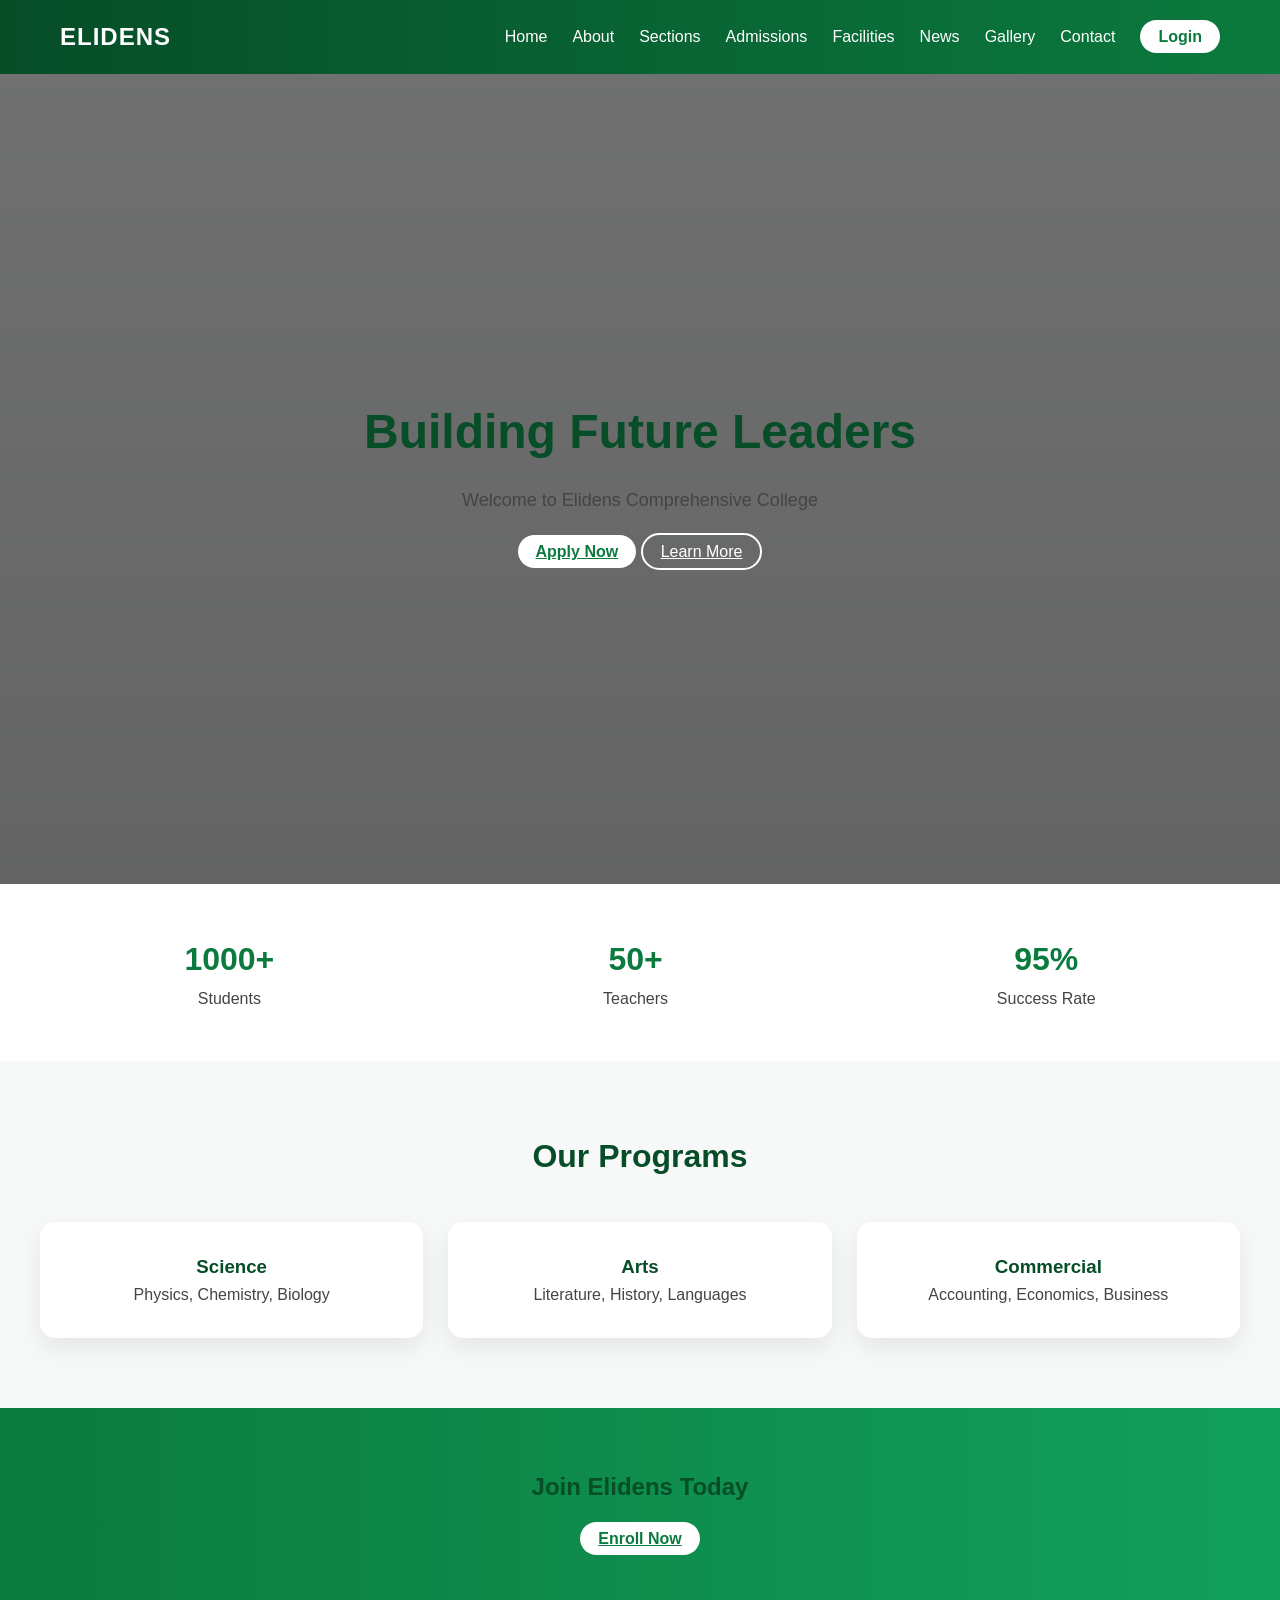
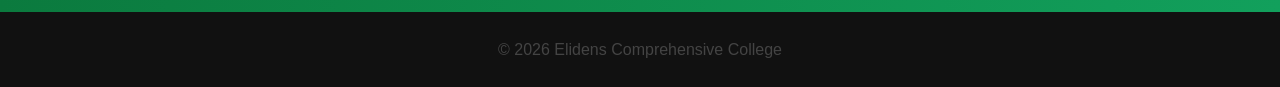
==== commit 1a755b52: "`Added logout functionality to navigation menu across all pages`" ====
--- a/index.html
+++ b/index.html
@@ -1,55 +1,85 @@
 <!DOCTYPE html>
 <html lang="en">
 <head>
-    <meta charset="UTF-8">
-    <meta name="viewport" content="width=device-width, initial-scale=1.0">
-    <title>ELIDENS COMPREHENSIVE COLLEGE</title>
-    <link rel="stylesheet" href="css/styles.css">
+<meta charset="UTF-8">
+<meta name="viewport" content="width=device-width, initial-scale=1.0">
+<title>Elidens Comprehensive College</title>
+<link rel="stylesheet" href="css/styles.css">
+
+<!-- AOS Animation Library -->
+<link href="https://unpkg.com/aos@2.3.4/dist/aos.css" rel="stylesheet">
 </head>
+
 <body>
-    <header>
-        <nav class="navbar content">
-            <a href="#" class="nav-logo">
-                <h2  class="logo-text">🕊 ELIDENS</h2>
-            </a>
-            <ul class="nav-menu">
-                <li class="nav-item">
-                    <a href="index.html" class="home active">Home</a>
-                </li>
-                <li class="nav-item">
-                    <a href="about.html" class="about">About</a>
-                </li>
-                <li class="nav-item">
-                    <a href="Sections.html" class="sections">Sections</a>
-                </li>
-                <li class="nav-item">
-                    <a href="Gallery.html" class="Gallery">Gallery</a>
-                </li>
-                <li class="nav-item">
-                    <a href="Contact.html" class="contact">Contact</a>
-                </li>
-            </ul>
-        </nav>
-    </header>
-    <main>
-    <section class="brief">
-        <div class="brief-content">
-            <div>
-                <div class="brief-details">
-                        <h2 class="title">Welcome to ELIDENS COMPREHENSIVE COLLEGE</h2>
-                        <h2 class="title-2">Your Gateway to Quality Education and Holistic Development</h2>
-                        <p class="description">Inspire curiosity. Learn with expert teachers, small classes, hands-on projects, modern facilities, and college-prep support. Join our vibrant school community.</p>
-                </div>
-                <div class="brief-info">
-                 <a href="Contact.html">Contact us</a>
-                </div>
-            </div>
-                <div class="brief-image-logo">
-                <img src="images/gallery.avif" alt="School image" class="brief-image">
-            </div>
-            
-        </div>
-    </section>
-    </main>
-</body> 
+
+<header>
+  <div class="logo">ELIDENS</div>
+  <nav>
+    <ul>
+     <li class="nav-item"><a href="index.html" class="home">Home</a></li>
+                <li class="nav-item"><a href="about.html" class="about">About</a></li>
+                <li class="nav-item"><a href="Sections.html" class="sections">Sections</a></li>
+                <li class="nav-item"><a href="admissions.html" class="admissions active">Admissions</a></li>
+                <li class="nav-item"><a href="facilities.html" class="facilities">Facilities</a></li>
+                <li class="nav-item"><a href="news.html" class="news">News</a></li>
+                <li class="nav-item"><a href="Gallery.html" class="Gallery">Gallery</a></li>
+                <li class="nav-item"><a href="Contact.html" class="contact">Contact</a></li>
+                <li><a href="login.html" class="btn">Login</a></li>
+    </ul>
+  </nav>
+</header>
+
+<!-- HERO -->
+<section class="hero">
+  <div class="hero-content" data-aos="fade-up">
+    <h1>Building Future Leaders</h1>
+    <p>Welcome to Elidens Comprehensive College</p>
+    <a href="admissions.html" class="btn">Apply Now</a>
+    <a href="about.html" class="btn-outline">Learn More</a>
+  </div>
+</section>
+
+<!-- STATS -->
+<section class="stats">
+  <div class="stat" data-aos="fade-up"><h2>1000+</h2><p>Students</p></div>
+  <div class="stat" data-aos="fade-up" data-aos-delay="100"><h2>50+</h2><p>Teachers</p></div>
+  <div class="stat" data-aos="fade-up" data-aos-delay="200"><h2>95%</h2><p>Success Rate</p></div>
+</section>
+
+<!-- PROGRAMS -->
+<section class="programs">
+  <h2 data-aos="fade-up">Our Programs</h2>
+  <div class="cards">
+    <div class="card" data-aos="zoom-in">
+      <h3>Science</h3>
+      <p>Physics, Chemistry, Biology</p>
+    </div>
+    <div class="card" data-aos="zoom-in" data-aos-delay="100">
+      <h3>Arts</h3>
+      <p>Literature, History, Languages</p>
+    </div>
+    <div class="card" data-aos="zoom-in" data-aos-delay="200">
+      <h3>Commercial</h3>
+      <p>Accounting, Economics, Business</p>
+    </div>
+  </div>
+</section>
+
+<!-- CTA -->
+<section class="cta" data-aos="fade-up">
+  <h2>Join Elidens Today</h2>
+  <a href="admission.html" class="btn">Enroll Now</a>
+</section>
+
+<footer>
+  <p>© 2026 Elidens Comprehensive College</p>
+</footer>
+
+<!-- AOS Script -->
+<script src="https://unpkg.com/aos@2.3.4/dist/aos.js"></script>
+<script>
+  AOS.init({ duration: 1000 });
+</script>
+
+</body>
 </html>
--- a/css/styles.css
+++ b/css/styles.css
@@ -1,1170 +1,430 @@
-@import url('https://fonts.googleapis.com/css2?family=Miniver&family=Poppins:ital,wght@0,400;0,500;0,600;1,400;1,600&display=swap');
-@import url('https://fonts.googleapis.com/css2?family=Bebas+Neue&family=Montserrat:wght@400;600&display=swap');
-*{
-    font-family: poppins, sans-serif;
-    margin: 0;
-    padding: 0;
-    box-sizing: border-box;
-}
-:root{
-    --primary-color: #2aae2a;
-    --secondary-color: #6c7a92;
-    --bg-color: #f5f6fa;
-    --text-color: #2f3640;
-    --accent-color: #da47ff;
-
-}
-ul{
-    list-style: none;
-}
-a{
-    text-decoration: none;
-}
-button{
-    cursor: pointer;
-    border: none;
-    outline: none;
-}
-img{
-    max-width: 100%;
-    display: block;
-}
-header{
-    position: fixed;
-    top: 0;
-    left: 0;
-    right: 0;
-    width: 100%;
-    z-index: 1000;
-    background: var(--primary-color);
-}
-header .navbar{
-    display: flex;
-    justify-content: space-between;
-    align-items: center;
-    padding: 15px 30px;
-}
-footer{
-    background-color: var(--primary-color);
-    height: 60px;
-    width: 100%;
-
-
-}
-.content{
-    max-width: 95%;
-}
-.navbar .nav-logo .logo-text{
-    color:  rgb(8, 50, 185);
-    font-size: 24px;
-    font-weight: 700;
-   }
-.navbar .nav-menu{
-    display: flex;
-    gap: 30px;
-}
-.navbar .nav-menu .nav-link{
- padding: 10px;
- color: rgb(8, 50, 185);
- border-radius: 20px;
-}
-.navbar .nav-menu .nav-link:hover,
-.navbar .nav-menu .nav-item a:hover{
-    background-color: rgb(8, 50, 185);
-    color: var(--primary-color);
-    transition: 0.3s ease;
-    transform: translateY(-2px);
-    box-shadow: 0 4px 8px rgba(0, 0, 0, 0.2);
-}
-.navbar .nav-menu .nav-item a.active{
-    background-color: rgb(8, 50, 185);
-    color: var(--primary-color);
-    padding: 10px 15px;
-    border-radius: 20px;
-    font-weight: 600;
-}
-.navbar .nav-menu .nav-item a{
-    padding: 10px 15px;
-    color: rgb(8, 50, 185);
-    border-radius: 20px;
-    display: inline-block;
-    transition: all 0.3s ease;
-}
-
-/* ===== HOME PAGE HERO SECTION ===== */
-.brief {
-    min-height: 100vh;
-    background-color: #006400;
-    padding: 0 0 0 50px;
-}
-.brief .brief-content {
-    display: flex;
-    align-items: center;
-    color: var(--bg-color);
-    justify-content: space-between;
-    min-height: 100vh;
-}
-.brief .brief-details .title {
-    color: var(--accent-color);
-    font-family: 'Bebas Neue', 'Montserrat', sans-serif;
+/* ================= RESET ================= */
+* {
+  margin: 0;
+  padding: 0;
+  box-sizing: border-box;
+  font-family: 'Segoe UI', Tahoma, sans-serif;
+}
+
+:root {
+  --green-main: #0b7a3e;
+  --green-light: #12a05c;
+  --green-dark: #064d28;
+  --bg-light: #f7f9f8;
+  --text-dark: #222;
+}
+
+/* ================= BODY ================= */
+body {
+  background: var(--bg-light);
+  color: var(--text-dark);
+  line-height: 1.6;
+}
+
+/* ================= NAVBAR ================= */
+header, .navbar {
+  display: flex;
+  justify-content: space-between;
+  align-items: center;
+  padding: 18px 60px;
+  background: linear-gradient(90deg, var(--green-dark), var(--green-main));
+  color: white;
+  position: sticky;
+  top: 0;
+  z-index: 1000;
+}
+
+.logo {
+  font-size: 24px;
+  font-weight: bold;
+  letter-spacing: 1px;
+}
+
+nav ul, .nav-links {
+  display: flex;
+  gap: 25px;
+  list-style: none;
+}
+
+nav ul li a, .nav-links a {
+  text-decoration: none;
+  color: white;
+  font-weight: 500;
+  position: relative;
+}
+
+/* Underline animation */
+nav ul li a::after,
+.nav-links a::after {
+  content: "";
+  width: 0%;
+  height: 2px;
+  background: #fff;
+  position: absolute;
+  bottom: -5px;
+  left: 0;
+  transition: 0.3s;
+}
+
+nav ul li a:hover::after,
+.nav-links a:hover::after {
+  width: 100%;
+}
+
+/* BUTTONS */
+.btn {
+  background: white;
+  color: var(--green-main);
+  padding: 8px 18px;
+  border-radius: 25px;
+  font-weight: bold;
+  transition: 0.3s;
+}
+
+.btn:hover {
+  background: var(--green-light);
+  color: white;
+  transform: translateY(-2px);
+}
+
+.btn-outline {
+  border: 2px solid white;
+  padding: 8px 18px;
+  border-radius: 25px;
+  color: white;
+  transition: 0.3s;
+}
+
+.btn-outline:hover {
+  background: white;
+  color: var(--green-main);
+}
+
+/* ================= HERO ================= */
+.hero {
+  min-height: 90vh;
+  background: linear-gradient(rgba(0,0,0,0.55), rgba(0,0,0,0.6)),
+              url('school.jpg') center/cover no-repeat;
+  display: flex;
+  align-items: center;
+  justify-content: center;
+  text-align: center;
+  color: white;
+}
+
+.hero-content {
+  max-width: 700px;
+  padding: 20px;
+}
+
+.hero h1 {
+  font-size: 48px;
+  margin-bottom: 15px;
+}
+
+.hero p {
+  font-size: 18px;
+  margin-bottom: 25px;
+}
+
+/* ================= STATS ================= */
+.stats {
+  display: flex;
+  justify-content: space-around;
+  padding: 50px 20px;
+  background: white;
+  flex-wrap: wrap;
+}
+
+.stat {
+  text-align: center;
+}
+
+.stat h2 {
+  color: var(--green-main);
+  font-size: 32px;
+}
+
+/* ================= CARDS ================= */
+.cards {
+  display: flex;
+  gap: 25px;
+  margin-top: 40px;
+  flex-wrap: wrap;
+}
+
+.card {
+  flex: 1 1 280px;
+  background: white;
+  padding: 30px;
+  border-radius: 15px;
+  box-shadow: 0 10px 25px rgba(0,0,0,0.08);
+  transition: 0.3s;
+}
+
+.card:hover {
+  transform: translateY(-8px);
+  box-shadow: 0 15px 35px rgba(0,0,0,0.12);
+}
+
+/* ================= SECTIONS ================= */
+.programs,
+.section {
+  padding: 70px 40px;
+  text-align: center;
+}
+
+.programs h2 {
+  font-size: 32px;
+  margin-bottom: 10px;
+}
+
+/* ================= CTA ================= */
+.cta {
+  background: linear-gradient(90deg, var(--green-main), var(--green-light));
+  color: white;
+  text-align: center;
+  padding: 60px 20px;
+}
+
+.cta h2 {
+  margin-bottom: 20px;
+}
+
+/* ================= LOGIN ================= */
+.login-container {
+  display: flex;
+  justify-content: center;
+  align-items: center;
+  height: 100vh;
+  background: linear-gradient(135deg, var(--green-dark), var(--green-main));
+}
+
+.login-box {
+  background: white;
+  padding: 40px;
+  border-radius: 15px;
+  width: 320px;
+  box-shadow: 0 10px 30px rgba(0,0,0,0.2);
+}
+
+.login-box h2 {
+  text-align: center;
+  margin-bottom: 20px;
+  color: var(--green-main);
+}
+
+.login-box input {
+  width: 100%;
+  padding: 12px;
+  margin: 10px 0;
+  border-radius: 6px;
+  border: 1px solid #ccc;
+}
+
+.login-box button {
+  width: 100%;
+  margin-top: 10px;
+}
+
+/* ================= FOOTER ================= */
+footer {
+  background: #111;
+  color: #ccc;
+  text-align: center;
+  padding: 25px;
+  font-size: 14px;
+}
+
+/* ================= RESPONSIVE ================= */
+@media (max-width: 768px) {
+
+  header {
+    flex-direction: column;
+    padding: 20px;
+  }
+
+  nav ul {
+    flex-direction: column;
+    gap: 10px;
+    margin-top: 10px;
+  }
+
+  .hero h1 {
     font-size: 30px;
-}
-.brief .brief-details .title-2 {
-    font-size: 24px;
-    margin-top: 10px;
-    margin-bottom: 20px;
-    font-weight: 500;
-}
-.brief .brief-details .description {
-    font-size: 16px;
-    line-height: 1.6;
-    color: var(--bg-color);
-    max-width: 500px;
-}
-.brief .brief-image-logo {
-    text-align: center;
-    max-width: 500px;
-}
-.brief .brief-image-logo .brief-image {
-    max-width: 400px;
-    margin: 0 auto;
-}
-.brief .brief-info a {
-    display: inline-block;
-    margin-top: 20px;
-    padding: 10px 20px;
-    background-color: var(--accent-color);
-    color: var(--bg-color);
-    border-radius: 30px;
-    font-weight: 600;
-    transition: 0.3s ease;
-}
-.brief .brief-info a:hover {
-    background-color: var(--bg-color);
-    color: var(--accent-color);
-    border: 2px solid var(--accent-color);
-}
-
-.image-content{
-    width: 110%;
-    height: 50%;
-}
-.content-image{
-    max-width: 100%;
-    max-height: 40%;
-    display: flex;
-    align-items: center;
-    margin-left:0px ;
-}
-/* Standalone brief-image (e.g. Contact page logo) */
-.content .brief-image {
-    max-width: 200px;
-    margin: 20px auto;
-}
-header a:focus{
-     background: rgb(8, 50, 185); 
-    color: var(--primary-color); 
-    padding: 10px; border-radius: 20px; }
-
-/* Gallery Styles */
-body {
-    background-color: var(--bg-color);
-    padding-top: 80px;
-    display: flex;
+  }
+
+  .cards {
     flex-direction: column;
-    min-height: 100vh;
-}
-
-.gallery-container {
-    max-width: 900px;
-    margin: 0 auto;
-    padding: 20px;
-    flex: 1;
-}
-
-.gallery-banner {
-    width: 100%;
-    max-width: 1280px;
-    height: 500px;
-    margin: 0 auto 20px auto;
-    border-radius: 12px;
-    overflow: hidden;
-    box-shadow: 0 2px 8px rgba(0, 0, 0, 0.1);
-}
-
-.banner-image {
-    width: 100%;
-    height: 100%;
-    object-fit: cover;
-}
-
-.gallery-title-section {
-    background: white;
-    padding: 30px 20px;
-    border-radius: 12px;
-    margin-bottom: 20px;
-    box-shadow: 0 2px 8px rgba(0, 0, 0, 0.1);
-    text-align: center;
-}
-
-.gallery-title-section h1 {
-    color: var(--primary-color);
-    font-size: 32px;
-    margin-bottom: 10px;
-}
-
-.gallery-title-section p {
-    color: var(--secondary-color);
-    font-size: 16px;
-}
-
-/* Posts Container */
-.gallery-posts {
-    display: flex;
+  }
+
+  .stats {
     flex-direction: column;
     gap: 20px;
-}
-
-.post {
-    background: white;
-    border-radius: 12px;
-    box-shadow: 0 2px 8px rgba(0, 0, 0, 0.1);
-    overflow: hidden;
-    transition: box-shadow 0.3s ease;
-}
-
-.post:hover {
-    box-shadow: 0 4px 12px rgba(0, 0, 0, 0.15);
-}
-
-/* Post Header */
-.post-header {
-    display: flex;
-    justify-content: space-between;
-    align-items: center;
-    padding: 15px 20px;
-    border-bottom: 1px solid #e4e6eb;
-}
-
-.post-author {
-    display: flex;
-    align-items: center;
-    gap: 12px;
-}
-
-.author-avatar {
-    width: 40px;
-    height: 40px;
-    border-radius: 50%;
-    object-fit: cover;
-}
-
-.author-info h3 {
-    color: var(--text-color);
-    font-size: 14px;
-    font-weight: 600;
-    margin: 0;
-}
-
-.post-time {
-    color: var(--secondary-color);
-    font-size: 12px;
-    display: block;
-    margin-top: 2px;
-}
-
-.post-menu {
-    background: none;
-    color: var(--secondary-color);
-    cursor: pointer;
-    font-size: 18px;
-    padding: 5px 10px;
-    border-radius: 50%;
-    transition: background-color 0.3s ease;
-}
-
-.post-menu:hover {
-    background-color: #f0f2f5;
-}
-
-/* Post Content */
-.post-content {
-    padding: 15px 20px;
-    color: var(--text-color);
-    line-height: 1.6;
-    font-size: 14px;
-}
-
-/* Post Media */
-.post-media {
-    width: 100%;
-}
-
-.media-image {
-    width: 100%;
-    height: auto;
-    max-width: 1280px;
-    max-height: 500px;
-    object-fit: cover;
-}
-
-.media-video {
-    width: 100%;
-    height: auto;
-    max-width: 1280px;
-    max-height: 500px;
-}
-
-.photo-grid {
-    display: grid;
-    grid-template-columns: repeat(2, 1fr);
-    gap: 4px;
-    padding: 4px;
-}
-
-.photo-grid img {
-    width: 100%;
-    height: 200px;
-    object-fit: cover;
-}
-
-@media (max-width: 600px) {
-    .photo-grid {
-        grid-template-columns: repeat(2, 1fr);
-    }
-    
-    .photo-grid img {
-        height: 150px;
-    }
-}
-
-/* Post Stats */
-.post-stats {
-    display: flex;
-    justify-content: space-between;
-    padding: 10px 20px;
-    border-top: 1px solid #e4e6eb;
-    border-bottom: 1px solid #e4e6eb;
-    font-size: 13px;
-    color: var(--secondary-color);
-}
-
-.post-stats span {
-    display: flex;
-    align-items: center;
-    gap: 8px;
-}
-
-/* Post Actions */
-.post-actions {
-    display: flex;
-    justify-content: space-around;
-    padding: 10px 0;
-}
-
-.action-btn {
-    flex: 1;
-    padding: 10px 15px;
-    background: none;
-    color: var(--secondary-color);
-    font-size: 14px;
-    font-weight: 500;
-    border: none;
-    cursor: pointer;
-    border-radius: 8px;
-    transition: all 0.3s ease;
-    display: flex;
-    align-items: center;
-    justify-content: center;
-    gap: 8px;
-}
-
-.action-btn:hover {
-    background-color: #f0f2f5;
-}
-
-.action-btn.like-btn.liked {
-    color: var(--primary-color);
-}
-
-.action-btn i {
-    font-size: 16px;
-}
-
-/* Comments Section */
-.comments-section {
-    padding: 15px 20px;
-    background-color: #f8f9fa;
-    border-top: 1px solid #e4e6eb;
-}
-
-.comments-section.hidden {
-    display: none;
-}
-
-.comment {
-    display: flex;
-    gap: 12px;
-    margin-bottom: 15px;
-}
-
-.comment-avatar {
-    width: 32px;
-    height: 32px;
-    border-radius: 50%;
-    object-fit: cover;
-    flex-shrink: 0;
-}
-
-.comment-content {
-    flex: 1;
-    background-color: white;
-    padding: 10px 12px;
-    border-radius: 18px;
-}
-
-.comment-content h4 {
-    color: var(--text-color);
-    font-size: 13px;
-    font-weight: 600;
-    margin: 0 0 4px 0;
-}
-
-.comment-content p {
-    color: var(--text-color);
-    font-size: 13px;
-    margin: 0;
-    line-height: 1.4;
-}
-
-.comment-time {
-    color: var(--secondary-color);
-    font-size: 11px;
-    margin-top: 4px;
-    display: block;
-}
-
-/* Comment Input Box */
-.comment-input-box {
-    display: flex;
-    gap: 10px;
-    margin-top: 15px;
-    align-items: flex-end;
-}
-
-.comment-input-box input {
-    flex: 1;
-    padding: 10px 15px;
-    border: 1px solid #e4e6eb;
-    border-radius: 20px;
-    font-size: 13px;
-    font-family: poppins, sans-serif;
-    outline: none;
-    transition: border-color 0.3s ease;
-}
-
-.comment-input-box input:focus {
-    border-color: var(--primary-color);
-}
-
-.comment-input-box button {
-    background-color: var(--primary-color);
-    color: white;
-    width: 36px;
-    height: 36px;
-    border-radius: 50%;
-    display: flex;
-    align-items: center;
-    justify-content: center;
-    cursor: pointer;
-    transition: background-color 0.3s ease;
-    border: none;
-}
-
-.comment-input-box button:hover {
-    background-color: #238f23;
-}
-
-/* Comment Actions */
-.comment {
-    display: flex;
-    gap: 12px;
-    margin-bottom: 15px;
-    position: relative;
-}
-
-.comment-actions {
-    display: flex;
-    gap: 5px;
-    opacity: 0;
-    transition: opacity 0.3s ease;
-    flex-shrink: 0;
-}
-
-.comment:hover .comment-actions {
-    opacity: 1;
-}
-
-.comment-action-btn {
-    background-color: #f0f2f5;
-    color: var(--secondary-color);
-    border: none;
-    padding: 5px 8px;
-    border-radius: 4px;
-    cursor: pointer;
-    font-size: 12px;
-    transition: all 0.3s ease;
-}
-
-.comment-action-btn:hover {
-    background-color: #e4e6eb;
-    color: #d32f2f;
-}
-
-.comment-action-btn.flag-btn:hover {
-    color: #ff9800;
-}
-
-.flagged-comment {
-    background-color: #fff3cd !important;
-    border-left: 3px solid #ffc107;
-    padding: 10px 12px;
-}
-
-/* Responsive Design */
-@media (max-width: 768px) {
-    .gallery-container {
-        padding: 10px;
-    }
-    
-    .gallery-title-section h1 {
-        font-size: 24px;
-    }
-    
-    .post-stats {
-        flex-wrap: wrap;
-    }
-    
-    .post-actions {
-        flex-wrap: wrap;
-    }
-    
-    .comment-actions {
-        opacity: 1;
-    }
-}
-
-/* Admin Dashboard Styles */
-.admin-container {
-    max-width: 1200px;
-    margin: 0 auto;
-    padding: 20px;
-    margin-top: 70px;
-}
-
-.admin-container h1 {
-    color: var(--primary-color);
-    margin-bottom: 30px;
-    text-align: center;
-}
-
-.admin-section {
-    background: white;
-    padding: 25px;
-    margin-bottom: 25px;
-    border-radius: 12px;
-    box-shadow: 0 2px 8px rgba(0, 0, 0, 0.1);
-}
-
-.admin-section h2 {
-    color: var(--text-color);
-    margin-bottom: 20px;
-    font-size: 20px;
-}
-
-.tabs {
-    display: flex;
-    gap: 10px;
-    margin-bottom: 20px;
-}
-
-.tab-btn {
-    padding: 10px 20px;
-    background-color: #f0f2f5;
-    border: 2px solid transparent;
-    border-radius: 25px;
-    cursor: pointer;
-    font-weight: 500;
-    transition: all 0.3s ease;
-    color: var(--secondary-color);
-}
-
-.tab-btn:hover {
-    background-color: #e4e6eb;
-}
-
-.tab-btn.active {
-    background-color: var(--primary-color);
-    color: white;
-    border-color: var(--primary-color);
-}
-
-.comments-admin-list,
-.flagged-list {
-    display: flex;
-    flex-direction: column;
-    gap: 15px;
-}
-
-.comment-admin {
-    background-color: #f8f9fa;
-    padding: 15px;
-    border-radius: 8px;
-    border-left: 4px solid var(--primary-color);
-    transition: all 0.3s ease;
-}
-
-.comment-admin:hover {
-    box-shadow: 0 2px 8px rgba(0, 0, 0, 0.1);
-}
-
-.comment-admin.flagged {
-    background-color: #fff3cd;
-    border-left-color: #ffc107;
-}
-
-.comment-admin-header {
-    display: flex;
-    justify-content: space-between;
-    align-items: center;
-    margin-bottom: 10px;
-}
-
-.comment-admin h4 {
-    color: var(--text-color);
-    margin: 0;
-}
-
-.post-label {
-    background-color: var(--primary-color);
-    color: white;
-    padding: 4px 12px;
-    border-radius: 20px;
-    font-size: 12px;
-    font-weight: 600;
-}
-
-.flag-badge {
-    background-color: #ffc107;
-    color: white;
-    padding: 4px 12px;
-    border-radius: 20px;
-    font-size: 12px;
-    font-weight: 600;
-}
-
-.comment-text {
-    color: var(--text-color);
-    margin: 10px 0;
-    line-height: 1.5;
-}
-
-.comment-admin-actions {
-    display: flex;
-    gap: 10px;
-}
-
-.btn {
-    padding: 8px 16px;
-    border: none;
-    border-radius: 6px;
-    cursor: pointer;
-    font-size: 13px;
-    font-weight: 500;
-    transition: all 0.3s ease;
-    display: inline-flex;
-    align-items: center;
-    gap: 6px;
-}
-
-.btn-delete {
-    background-color: #ff5252;
-    color: white;
-}
-
-.btn-delete:hover {
-    background-color: #d32f2f;
-}
-
-.btn-flag {
-    background-color: #ff9800;
-    color: white;
-}
-
-.btn-flag:hover {
-    background-color: #f57c00;
-}
-
-.btn-unflag {
-    background-color: #4caf50;
-    color: white;
-}
-
-.btn-unflag:hover {
-    background-color: #45a049;
-}
-
-.btn-reset {
-    background-color: var(--primary-color);
-    color: white;
-}
-
-.btn-reset:hover {
-    background-color: #238f23;
-}
-
-.likes-stats {
-    display: grid;
-    grid-template-columns: repeat(auto-fit, minmax(250px, 1fr));
-    gap: 20px;
-}
-
-.stat-card {
-    background: linear-gradient(135deg, var(--primary-color), #238f23);
-    color: white;
-    padding: 20px;
-    border-radius: 10px;
-    box-shadow: 0 4px 12px rgba(42, 174, 42, 0.3);
-}
-
-.stat-card h3 {
-    margin: 0 0 15px 0;
-    font-size: 16px;
-}
-
-.stat-content {
-    text-align: center;
-    margin-bottom: 15px;
-}
-
-.stat-number {
-    font-size: 36px;
-    font-weight: 700;
-}
-
-.stat-card p {
-    margin: 5px 0;
-    font-size: 13px;
-    opacity: 0.9;
-}
-
-.no-data {
-    text-align: center;
-    color: var(--secondary-color);
-    padding: 30px;
-    font-size: 16px;
-}
-
-/* Create Post Form Styles */
-.create-post-form {
-    display: flex;
-    flex-direction: column;
-    gap: 20px;
-}
-
-.form-group {
-    display: flex;
-    flex-direction: column;
-    gap: 8px;
-}
-
-.form-group label {
-    color: var(--text-color);
-    font-weight: 600;
-    font-size: 14px;
-}
-
-.form-group input,
-.form-group textarea,
-.form-group select {
-    padding: 12px 15px;
-    border: 2px solid #e4e6eb;
-    border-radius: 8px;
-    font-family: poppins, sans-serif;
-    font-size: 14px;
-    transition: border-color 0.3s ease;
-    background-color: white;
-    color: var(--text-color);
-}
-
-.form-group input[type="file"] {
-    padding: 10px;
-    cursor: pointer;
-}
-
-.form-group input[type="file"]::file-selector-button {
-    background-color: var(--primary-color);
-    color: white;
-    padding: 8px 16px;
-    border: none;
-    border-radius: 6px;
-    cursor: pointer;
-    font-weight: 600;
-    transition: background-color 0.3s ease;
-}
-
-.form-group input[type="file"]::file-selector-button:hover {
-    background-color: #238f23;
-}
-
-.form-group input:focus,
-.form-group textarea:focus,
-.form-group select:focus {
-    outline: none;
-    border-color: var(--primary-color);
-    box-shadow: 0 0 0 3px rgba(42, 174, 42, 0.1);
-}
-
-.form-group textarea {
-    resize: vertical;
-    font-family: poppins, sans-serif;
-}
-
-.form-group.hidden {
-    display: none;
-}
-
-.btn-create {
-    background-color: var(--primary-color);
-    color: white;
-    padding: 12px 30px;
-    border: none;
-    border-radius: 8px;
-    cursor: pointer;
-    font-weight: 600;
-    font-size: 14px;
-    transition: all 0.3s ease;
-    display: inline-flex;
-    align-items: center;
-    justify-content: center;
-    gap: 8px;
-    width: 100%;
-}
-
-.btn-create:hover {
-    background-color: #238f23;
-    transform: translateY(-2px);
-    box-shadow: 0 4px 12px rgba(42, 174, 42, 0.3);
-}
-
-/* Posts List */
-#gallery-posts-list {
-    display: flex;
-    flex-direction: column;
-    gap: 15px;
-}
-
-.post-admin {
-    background-color: #f8f9fa;
-    padding: 20px;
-    border-radius: 10px;
-    border-left: 5px solid var(--primary-color);
-    transition: all 0.3s ease;
-}
-
-.post-admin:hover {
-    box-shadow: 0 4px 12px rgba(0, 0, 0, 0.1);
-    transform: translateX(4px);
-}
-
-.post-admin-header {
-    display: flex;
-    justify-content: space-between;
-    align-items: center;
-    margin-bottom: 10px;
-}
-
-.post-admin h3 {
-    color: var(--text-color);
-    margin: 0;
-    font-size: 18px;
-}
-
-.date-badge {
-    background-color: var(--primary-color);
-    color: white;
-    padding: 4px 12px;
-    border-radius: 20px;
-    font-size: 12px;
-    font-weight: 600;
-}
-
-.post-author {
-    color: var(--secondary-color);
-    font-size: 13px;
-    margin: 5px 0;
-}
-
-.post-description {
-    color: var(--text-color);
-    line-height: 1.6;
-    margin: 10px 0;
-}
-
-.media-info {
-    background-color: #e8f5e9;
-    color: #2aae2a;
-    padding: 8px 12px;
-    border-radius: 6px;
-    font-size: 12px;
-    margin: 10px 0;
-}
-
-.post-stats-admin {
-    display: flex;
-    gap: 20px;
-    padding: 10px 0;
-    margin: 10px 0;
-    border-top: 1px solid #e4e6eb;
-    border-bottom: 1px solid #e4e6eb;
-    font-size: 13px;
-    color: var(--secondary-color);
-}
-
-.post-admin-actions {
-    display: flex;
-    gap: 10px;
-    margin-top: 15px;
-}
-
-.btn-edit {
-    background-color: #2196f3;
-    color: white;
-}
-
-.btn-edit:hover {
-    background-color: #1976d2;
-}
-
-.comment-admin h4 {
-    color: var(--text-color);
-    margin: 0;
-    font-size: 14px;
-}
-
-/* Page Container Styles */
-.page-container {
-    max-width: 900px;
-    margin: 0 auto;
-    padding: 20px;
-    flex: 1;
-}
-
-.page-banner {
-    width: 100%;
-    max-width: 1200px;
-    height: 400px;
-    margin: 0 auto 20px auto;
-    border-radius: 12px;
-    overflow: hidden;
-    box-shadow: 0 2px 8px rgba(0, 0, 0, 0.1);
-}
-
-.page-title-section {
-    background: white;
-    padding: 30px 20px;
-    border-radius: 12px;
-    margin-bottom: 30px;
-    box-shadow: 0 2px 8px rgba(0, 0, 0, 0.1);
-    text-align: center;
-}
-
-.page-title-section h1 {
-    color: var(--primary-color);
-    font-size: 32px;
-    margin-bottom: 10px;
-}
-
-.page-title-section p {
-    color: var(--secondary-color);
-    font-size: 16px;
-}
-
-.page-content {
-    background: white;
-    padding: 30px;
-    border-radius: 12px;
-    box-shadow: 0 2px 8px rgba(0, 0, 0, 0.1);
-}
-
-/* About Page Styles */
-.about-logo-section {
-    text-align: center;
-    margin-bottom: 30px;
-}
-
-.school-logo {
-    max-width: 200px;
-    height: auto;
-    border-radius: 10px;
-    box-shadow: 0 2px 8px rgba(0, 0, 0, 0.1);
-}
-
-.about-text-section {
-    line-height: 1.8;
-}
-
-.about-text-section h2 {
-    color: var(--primary-color);
-    font-size: 24px;
-    margin-top: 25px;
-    margin-bottom: 15px;
-}
-
-.about-text-section p {
-    color: var(--text-color);
-    font-size: 15px;
-    margin-bottom: 20px;
-    text-align: justify;
-}
-
-.values-list {
-    list-style: none;
-    padding: 0;
-    margin: 20px 0;
-}
-
-.values-list li {
-    color: var(--text-color);
-    font-size: 15px;
-    padding: 12px 0;
-    padding-left: 30px;
-    position: relative;
-    border-bottom: 1px solid #e4e6eb;
-}
-
-.values-list li:last-child {
-    border-bottom: none;
-}
-
-.values-list li:before {
-    content: "✓";
-    position: absolute;
-    left: 0;
-    color: var(--primary-color);
-    font-weight: bold;
-    font-size: 18px;
-}
-
-/* Sections Page Styles */
-.sections-grid {
-    display: grid;
-    grid-template-columns: repeat(auto-fit, minmax(280px, 1fr));
-    gap: 25px;
-    margin-bottom: 40px;
-}
-
-.section-card {
-    background: linear-gradient(135deg, #f8f9fa 0%, #ffffff 100%);
-    border: 2px solid #e4e6eb;
-    padding: 25px;
-    border-radius: 12px;
-    transition: all 0.3s ease;
-    text-align: center;
-}
-
-.section-card:hover {
-    transform: translateY(-5px);
-    box-shadow: 0 8px 20px rgba(42, 174, 42, 0.15);
-    border-color: var(--primary-color);
-}
-
-.section-icon {
-    font-size: 48px;
-    color: var(--primary-color);
-    margin-bottom: 15px;
-}
-
-.section-card h3 {
-    color: var(--text-color);
-    font-size: 20px;
-    margin-bottom: 10px;
-}
-
-.section-card p {
-    color: var(--secondary-color);
-    font-size: 14px;
-    margin-bottom: 15px;
-    line-height: 1.6;
-}
-
-.section-features {
-    list-style: none;
-    padding: 0;
-    text-align: left;
-    background: white;
-    padding: 15px;
-    border-radius: 8px;
-    margin-top: 15px;
-}
-
-.section-features li {
-    color: var(--text-color);
-    font-size: 13px;
-    padding: 8px 0;
-    padding-left: 25px;
-    position: relative;
-}
-
-.section-features li:before {
-    content: "→";
-    position: absolute;
-    left: 5px;
-    color: var(--primary-color);
-    font-weight: bold;
-}
-
-.sections-info {
-    background: linear-gradient(135deg, var(--primary-color), #238f23);
-    color: white;
-    padding: 30px;
-    border-radius: 12px;
-    margin-top: 30px;
-}
-
-.sections-info h2 {
-    color: white;
-    font-size: 24px;
-    margin-bottom: 15px;
-}
-
-.sections-info p {
-    color: rgba(255, 255, 255, 0.95);
-    font-size: 15px;
-    margin-bottom: 15px;
-    line-height: 1.8;
-    text-align: justify;
-}
-
-@media (max-width: 768px) {
-    .page-container {
-        padding: 10px;
-    }
-
-    .page-title-section h1 {
-        font-size: 24px;
-    }
-
-    .about-text-section h2 {
-        font-size: 20px;
-    }
-
-    .sections-grid {
-        grid-template-columns: 1fr;
-        gap: 20px;
-    }
-
-    .page-banner {
-        height: 250px;
-    }
-}
+  }
+}
+
+/* ================= GLOBAL TEXT ================= */
+h1, h2, h3 {
+  font-weight: 600;
+  color: var(--green-dark);
+}
+
+p {
+  color: #444;
+  font-size: 16px;
+}
+
+/* Section titles */
+.section h2 {
+  font-size: 32px;
+  margin-bottom: 20px;
+  position: relative;
+}
+
+/* underline effect */
+.section h2::after {
+  content: "";
+  width: 60px;
+  height: 4px;
+  background: var(--green-main);
+  display: block;
+  margin: 10px auto;
+  border-radius: 2px;
+}
+
+/* ================= IMAGES ================= */
+img {
+  max-width: 100%;
+  display: block;
+  border-radius: 12px;
+}
+
+/* Image hover effect */
+img:hover {
+  transform: scale(1.03);
+  transition: 0.4s;
+}
+
+/* ================= GALLERY ================= */
+.gallery-container {
+  display: grid;
+  grid-template-columns: repeat(auto-fit, minmax(250px, 1fr));
+  gap: 20px;
+  padding: 40px;
+}
+
+.gallery-container img {
+  height: 200px;
+  object-fit: cover;
+  cursor: pointer;
+}
+
+/* ================= NEWS CARDS ================= */
+.news-container {
+  display: grid;
+  grid-template-columns: repeat(auto-fit, minmax(280px, 1fr));
+  gap: 25px;
+  padding: 40px;
+}
+
+.news-card {
+  background: white;
+  border-radius: 12px;
+  overflow: hidden;
+  box-shadow: 0 8px 20px rgba(0,0,0,0.08);
+  transition: 0.3s;
+}
+
+.news-card:hover {
+  transform: translateY(-6px);
+}
+
+.news-card img {
+  height: 180px;
+  object-fit: cover;
+}
+
+.news-card .content {
+  padding: 20px;
+}
+
+/* ================= TEXT SPACING ================= */
+.section {
+  padding: 70px 30px;
+  text-align: center;
+}
+
+/* ================= PAGE HERO (TOP IMAGE) ================= */
+.page-hero {
+  position: relative;
+  height: 38vh; /* 1/4 of screen */
+  width: 100%;
+  overflow: hidden;
+}
+
+/* IMAGE */
+.page-hero img {
+  width: 100%;
+  height: 100%;
+  object-fit: cover; /* makes it fill nicely */
+  object-position: center; /* centers the image */
+  filter: brightness(60%); /* dark overlay effect */
+}
+
+/* TEXT ON IMAGE */
+.page-hero-text {
+  position: absolute;
+  top: 50%;
+  left: 50%;
+  transform: translate(-50%, -50%);
+  color: white;
+  text-align: center;
+}
+
+.page-hero-text h1 {
+  font-size: 36px;
+  letter-spacing: 1px;
+}
+
+/* LOGIN PAGE */
+.login-container {
+  height: 100vh;
+  display: flex;
+  justify-content: center;
+  align-items: center;
+  background: linear-gradient(135deg, #064d28, #0b7a3e);
+}
+
+.login-box {
+  background: white;
+  padding: 40px;
+  width: 320px;
+  border-radius: 15px;
+  box-shadow: 0 10px 30px rgba(0,0,0,0.2);
+  text-align: center;
+}
+
+.login-box h2 {
+  margin-bottom: 10px;
+  color: #0b7a3e;
+}
+
+.login-box input {
+  width: 100%;
+  padding: 12px;
+  margin: 10px 0;
+  border-radius: 6px;
+  border: 1px solid #ccc;
+}
+
+.login-box .btn {
+  width: 100%;
+  margin-top: 10px;
+}
+
+.switch span {
+  color: #0b7a3e;
+  cursor: pointer;
+  font-weight: bold;
+}
